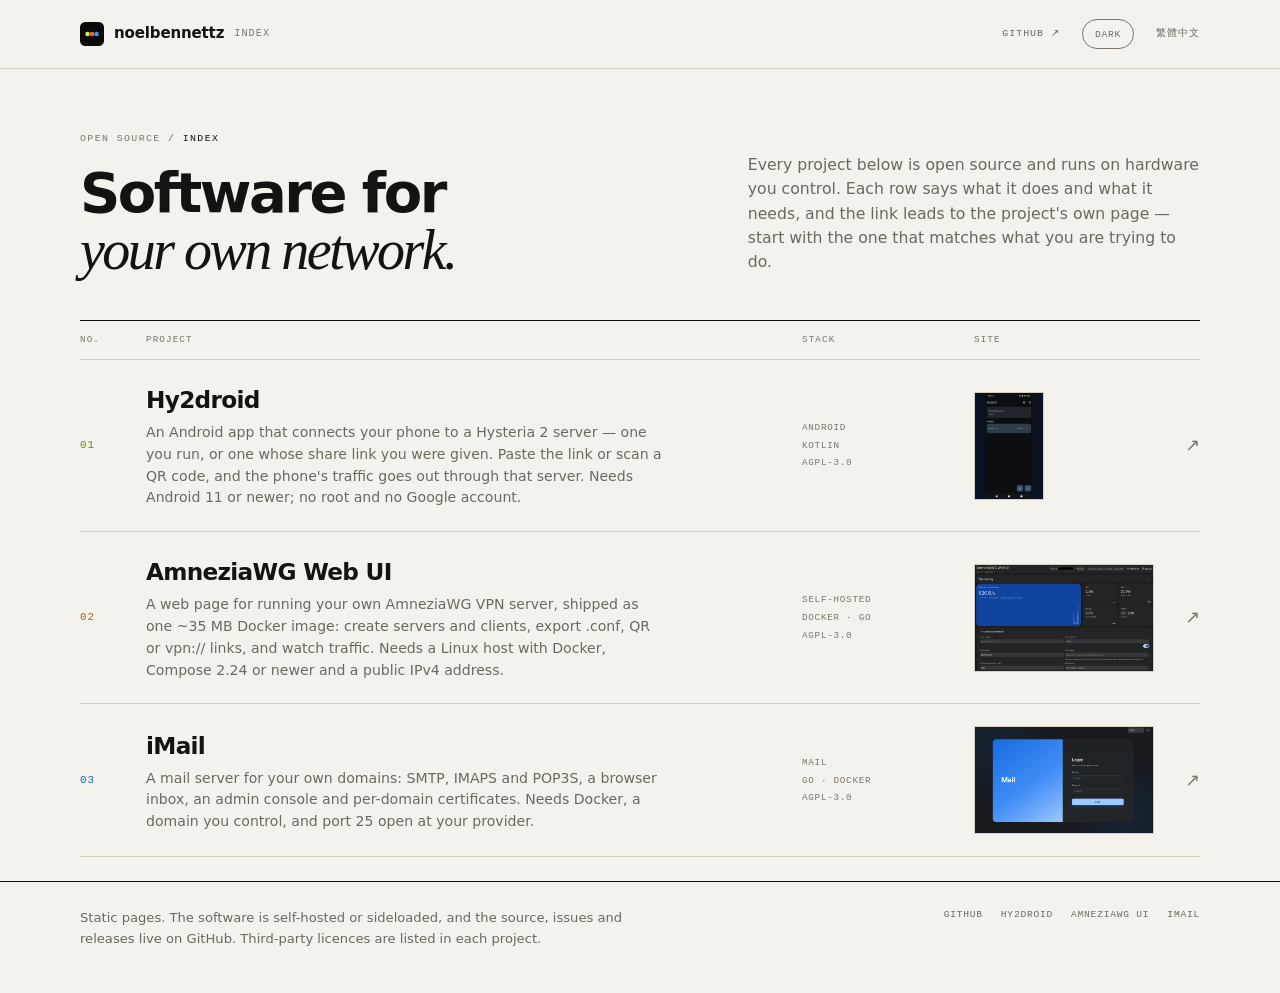
==== docs/index.html @ 9fdd1c0c "Say what each project is for, not how it is built The three entries now describe the job in plain wo" ====
<!doctype html>
<html lang="en">
<head>
<meta charset="utf-8">
<meta name="viewport" content="width=device-width, initial-scale=1">
<title>noelbennettz — open-source network software</title>
<meta name="description" content="An index of open-source projects: Hy2droid (Hysteria 2 for Android), AmneziaWG Web UI (self-hosted Docker panel) and iMail (mail server for your own domains).">
<meta name="theme-color" content="#f4f2ec" media="(prefers-color-scheme: light)">
<meta name="theme-color" content="#0e0e10" media="(prefers-color-scheme: dark)">
<meta name="color-scheme" content="light dark">
<link rel="alternate" hreflang="zh-Hant" href="zh.html">
<link rel="canonical" href="https://noelbennettz.github.io/">
<link rel="icon" href="assets/favicon.svg" type="image/svg+xml">
<script>
(function () {
  var root = document.documentElement;
  try {
    var saved = localStorage.getItem("theme");
    root.dataset.theme = saved ||
      (window.matchMedia("(prefers-color-scheme: dark)").matches ? "dark" : "light");
  } catch (e) { root.dataset.theme = "light"; }
  document.addEventListener("DOMContentLoaded", function () {
    var btn = document.querySelector(".theme-toggle");
    if (!btn) return;
    function render() {
      var dark = root.dataset.theme === "dark";
      btn.textContent = dark ? "Light" : "Dark";
      btn.setAttribute("aria-label", dark ? "Switch to light mode" : "Switch to dark mode");
      btn.setAttribute("aria-pressed", dark ? "true" : "false");
    }
    btn.addEventListener("click", function () {
      root.dataset.theme = root.dataset.theme === "dark" ? "light" : "dark";
      try { localStorage.setItem("theme", root.dataset.theme); } catch (e) {}
      render();
    });
    render();
  });
})();
</script>
<link rel="stylesheet" href="style.css">
<meta property="og:type" content="website">
<meta property="og:title" content="noelbennettz — open-source network software">
<meta property="og:description" content="An Android Hysteria 2 client, a self-hosted AmneziaWG panel and a mail server for your own domains.">
<meta property="og:url" content="https://noelbennettz.github.io/">
<meta property="og:image" content="https://noelbennettz.github.io/assets/og.png">
<meta name="twitter:card" content="summary_large_image">
</head>
<body>
<a class="skip" href="#main">Skip to content</a>

<header class="site-header">
  <div class="container">
    <a class="brand" href="./">
      <img src="assets/favicon.svg" alt="" width="24" height="24">
      noelbennettz <span>Index</span>
    </a>
    <nav class="nav" aria-label="Main">
      <a href="https://github.com/noelbennettz">GitHub ↗</a>
      <button class="theme-toggle" type="button" aria-pressed="false">Dark</button>
      <a href="zh.html" hreflang="zh-Hant" lang="zh-Hant">繁體中文</a>
    </nav>
  </div>
</header>

<main id="main">

<section class="intro container">
  <div>
    <p class="kicker">Open source / <b>index</b></p>
    <h1>Software for<br><em>your own network.</em></h1>
  </div>
  <p class="lede">
    Every project below is open source and runs on hardware you control. Each
    row says what it does and what it needs, and the link leads to the project's
    own page — start with the one that matches what you are trying to do.
  </p>
</section>

<section class="list container" aria-label="Projects">
  <div class="list-head">
    <span>No.</span>
    <span>Project</span>
    <span>Stack</span>
    <span>Site</span>
    <span></span>
  </div>

  <a class="entry hy2" href="https://noelbennettz.github.io/Hy2droid/">
    <span class="num">01</span>
    <span class="copy">
      <h2>Hy2droid</h2>
      <p>An Android app that connects your phone to a Hysteria 2 server — one you run, or one whose share link you were given. Paste the link or scan a QR code, and the phone's traffic goes out through that server. Needs Android 11 or newer; no root and no Google account.</p>
    </span>
    <span class="stack">Android<br>Kotlin<br>AGPL-3.0</span>
    <span class="shot portrait"><img class="pos-phone" src="assets/shot-hy2droid.png" alt="Hy2droid home screen" width="70" height="108" loading="lazy"></span>
    <span class="arrow" aria-hidden="true">↗</span>
  </a>

  <a class="entry amnezia" href="https://noelbennettz.github.io/amneziawg-ui/">
    <span class="num">02</span>
    <span class="copy">
      <h2>AmneziaWG Web UI</h2>
      <p>A web page for running your own AmneziaWG VPN server, shipped as one ~35 MB Docker image: create servers and clients, export .conf, QR or vpn:// links, and watch traffic. Needs a Linux host with Docker, Compose 2.24 or newer and a public IPv4 address.</p>
    </span>
    <span class="stack">Self-hosted<br>Docker · Go<br>AGPL-3.0</span>
    <span class="shot"><img class="pos-dash" src="assets/shot-amneziawg.png" alt="AmneziaWG Web UI dashboard" width="180" height="108" loading="lazy"></span>
    <span class="arrow" aria-hidden="true">↗</span>
  </a>

  <a class="entry imail" href="https://noelbennettz.github.io/imail/">
    <span class="num">03</span>
    <span class="copy">
      <h2>iMail</h2>
      <p>A mail server for your own domains: SMTP, IMAPS and POP3S, a browser inbox, an admin console and per-domain certificates. Needs Docker, a domain you control, and port 25 open at your provider.</p>
    </span>
    <span class="stack">Mail<br>Go · Docker<br>AGPL-3.0</span>
    <span class="shot"><img class="pos-login" src="assets/shot-imail.png" alt="iMail sign-in page" width="180" height="108" loading="lazy"></span>
    <span class="arrow" aria-hidden="true">↗</span>
  </a>
</section>

</main>

<footer class="site-footer">
  <div class="container">
    <p>
      Static pages. The software is self-hosted or sideloaded, and the source,
      issues and releases live on GitHub. Third-party licences are listed in
      each project.
    </p>
    <nav aria-label="Footer">
      <a href="https://github.com/noelbennettz">GitHub</a>
      <a href="https://github.com/noelbennettz/Hy2droid">Hy2droid</a>
      <a href="https://github.com/noelbennettz/amneziawg-ui">AmneziaWG UI</a>
      <a href="https://github.com/noelbennettz/imail">iMail</a>
    </nav>
  </div>
</footer>
</body>
</html>
---- docs/style.css ----
/* noelbennettz.github.io — a paper index of the projects. */

:root {
  color-scheme: light;
  --paper: #f4f2ec;
  --paper-2: #ece7db;
  --ink: #141311;
  --muted: #6d685e;
  --dim: #7c766a;
  --rule: #d7d0c1;
  --max: 1120px;
  --sans: ui-sans-serif, system-ui, -apple-system, "Segoe UI", Roboto,
    "Helvetica Neue", Arial, "Noto Sans", "Noto Sans TC", sans-serif;
  --serif: "Iowan Old Style", "Palatino Linotype", Palatino, Georgia,
    "Noto Serif TC", serif;
  --mono: ui-monospace, SFMono-Regular, "SF Mono", Menlo, Consolas,
    "Liberation Mono", monospace;
}

:root[data-theme="dark"] {
  color-scheme: dark;
  --paper: #0e0e10;
  --paper-2: #18181c;
  --ink: #ece9e1;
  --muted: #9b978e;
  --dim: #8a8780;
  --rule: #2c2c31;
}

.entry.hy2 { --accent: #5f8f00; }
.entry.amnezia { --accent: #c25a00; }
.entry.imail { --accent: #1f5fd0; }
:root[data-theme="dark"] .entry.hy2 { --accent: #b6e34a; }
:root[data-theme="dark"] .entry.amnezia { --accent: #ff9a4d; }
:root[data-theme="dark"] .entry.imail { --accent: #7aa7ff; }


* { box-sizing: border-box; }
html { scroll-behavior: smooth; }

@media (prefers-reduced-motion: reduce) {
  html { scroll-behavior: auto; }
  * { animation: none !important; transition: none !important; }
}

body {
  margin: 0;
  background: var(--paper);
  color: var(--ink);
  font-family: var(--sans);
  font-size: 16px;
  line-height: 1.55;
  -webkit-font-smoothing: antialiased;
}

a { color: var(--ink); text-decoration: none; }
img { max-width: 100%; display: block; }

.container {
  width: min(100% - 48px, var(--max));
  margin-inline: auto;
}

.skip {
  position: absolute;
  left: -9999px;
  top: 0;
  z-index: 100;
  padding: 10px 16px;
  background: var(--ink);
  color: var(--paper);
}
.skip:focus { left: 0; }

/* Header */

.site-header { border-bottom: 1px solid var(--rule); }
.site-header .container {
  display: flex;
  align-items: center;
  justify-content: space-between;
  gap: 24px;
  min-height: 68px;
}
.brand {
  display: flex;
  align-items: center;
  gap: 10px;
  font-size: 0.94rem;
  font-weight: 700;
  letter-spacing: -0.01em;
}
.brand img { width: 24px; height: 24px; }
.brand span {
  color: var(--dim);
  font-family: var(--mono);
  font-size: 0.64rem;
  font-weight: 400;
  letter-spacing: 0.1em;
  text-transform: uppercase;
}
.nav {
  display: flex;
  align-items: center;
  gap: 22px;
  font-family: var(--mono);
  font-size: 0.62rem;
  letter-spacing: 0.1em;
  text-transform: uppercase;
}
.nav a { color: var(--muted); }
.nav a:hover { color: var(--ink); }
.theme-toggle {
  min-height: 30px;
  padding: 6px 12px;
  border: 1px solid var(--dim);
  border-radius: 999px;
  background: none;
  color: var(--muted);
  font-family: var(--mono);
  font-size: 0.6rem;
  letter-spacing: 0.08em;
  text-transform: uppercase;
  cursor: pointer;
}
.theme-toggle:hover { color: var(--ink); border-color: var(--ink); }
:root[data-theme="dark"] .theme-toggle { border-color: #5a5a64; }

/* Intro */

.intro {
  display: grid;
  grid-template-columns: 1.15fr 0.85fr;
  gap: 56px;
  align-items: end;
  padding: 62px 0 40px;
}
.kicker {
  margin: 0 0 18px;
  font-family: var(--mono);
  font-size: 0.62rem;
  letter-spacing: 0.14em;
  text-transform: uppercase;
  color: var(--dim);
}
.kicker b { color: var(--ink); font-weight: 500; }
h1 {
  margin: 0;
  max-width: 700px;
  font-size: clamp(2.3rem, 4.6vw, 3.5rem);
  font-weight: 600;
  line-height: 1.02;
  letter-spacing: -0.045em;
}
h1 em {
  font-family: var(--serif);
  font-style: italic;
  font-weight: 400;
}
.lede {
  margin: 0;
  padding-bottom: 5px;
  color: var(--muted);
  font-size: 0.98rem;
}

@media (max-width: 820px) {
  .intro { grid-template-columns: 1fr; gap: 20px; padding-top: 44px; }
}

/* Index table */

.list { padding-bottom: 24px; }
.list-head,
.entry {
  display: grid;
  grid-template-columns: 44px 1fr 150px 180px 24px;
  gap: 22px;
  align-items: center;
}
.list-head {
  padding: 12px 0;
  border-top: 1px solid var(--ink);
  border-bottom: 1px solid var(--rule);
  font-family: var(--mono);
  font-size: 0.58rem;
  letter-spacing: 0.12em;
  text-transform: uppercase;
  color: var(--dim);
}
.entry {
  position: relative;
  padding: 22px 0;
  border-bottom: 1px solid var(--rule);
}
.entry::before {
  content: "";
  position: absolute;
  inset: 0;
  background: var(--paper-2);
  opacity: 0;
  transition: opacity 0.15s ease;
  pointer-events: none;
}
.entry:hover::before { opacity: 1; }
.entry > * { position: relative; }

.num {
  font-family: var(--mono);
  font-size: 0.68rem;
  letter-spacing: 0.08em;
  color: var(--accent);
}
.copy h2 {
  margin: 0 0 4px;
  font-size: 1.45rem;
  font-weight: 600;
  letter-spacing: -0.03em;
}
.copy p {
  margin: 0;
  max-width: 520px;
  color: var(--muted);
  font-size: 0.88rem;
}
.stack {
  font-family: var(--mono);
  font-size: 0.58rem;
  line-height: 1.9;
  letter-spacing: 0.08em;
  text-transform: uppercase;
  color: var(--dim);
}
.shot {
  width: 180px;
  height: 108px;
  border: 1px solid var(--rule);
  background: #0b1220;
  overflow: hidden;
  transition: border-color 0.15s ease;
}
.shot.portrait {
  width: 70px;
  height: 108px;
  justify-self: start;
  background: #0b1220;
}
:root[data-theme="dark"] .shot { border-color: #3f3f46; }
.shot img {
  width: 100%;
  height: 100%;
  object-fit: cover;
  object-position: top center;
  transition: transform 0.2s ease;
}
.shot.portrait img { object-fit: contain; }
.entry:hover .shot { border-color: var(--accent); }
.entry:hover .shot img { transform: scale(1.025); }
.shot img.pos-phone { object-position: center 22%; }
.shot img.pos-dash { object-position: center 40%; }
.shot img.pos-login { object-position: center 50%; }
.arrow {
  justify-self: end;
  color: var(--dim);
  font-size: 1.1rem;
  transition: color 0.15s ease, transform 0.15s ease;
}
.entry:hover .arrow {
  color: var(--accent);
  transform: translate(3px, -3px);
}

/* Footer */

.site-footer {
  border-top: 1px solid var(--ink);
  padding: 26px 0 44px;
  color: var(--muted);
  font-size: 0.82rem;
}
.site-footer .container {
  display: flex;
  flex-wrap: wrap;
  align-items: flex-start;
  justify-content: space-between;
  gap: 16px 40px;
}
.site-footer p { margin: 0; max-width: 560px; }
.site-footer nav { display: flex; flex-wrap: wrap; gap: 18px; }
.site-footer a {
  color: var(--muted);
  font-family: var(--mono);
  font-size: 0.6rem;
  letter-spacing: 0.08em;
  text-transform: uppercase;
}
.site-footer a:hover { color: var(--ink); }

.visually-hidden {
  position: absolute;
  width: 1px;
  height: 1px;
  padding: 0;
  margin: -1px;
  overflow: hidden;
  clip: rect(0 0 0 0);
  white-space: nowrap;
  border: 0;
}

@media (max-width: 1020px) {
  .list-head, .entry { grid-template-columns: 36px 1fr 160px 22px; }
  .stack { display: none; }
  .shot { width: 160px; height: 96px; }
}
@media (max-width: 760px) {
  .list-head, .entry { grid-template-columns: 28px 1fr 120px 20px; gap: 14px; }
  .shot { width: 120px; height: 76px; }
  .shot.portrait { width: 54px; height: 76px; }
  .copy h2 { font-size: 1.25rem; }
  .copy p { font-size: 0.84rem; }
  .site-footer .container { display: block; }
  .site-footer nav { margin-top: 16px; }
}
@media (max-width: 520px) {
  .container { width: min(100% - 32px, var(--max)); }
  .brand span { display: none; }
  .list-head { display: none; }
  .entry {
    grid-template-columns: 24px 1fr 60px 18px;
    gap: 10px;
    padding: 18px 0;
    align-items: start;
  }
  .num { padding-top: 3px; }
  .arrow { padding-top: 1px; }
  .shot { width: 60px; height: 40px; }
  .shot.portrait { width: 44px; height: 64px; }
  .copy h2 { font-size: 1.1rem; }
  .copy p { display: block; font-size: 0.78rem; line-height: 1.45; }
  h1 { font-size: clamp(2rem, 10vw, 2.6rem); }
}
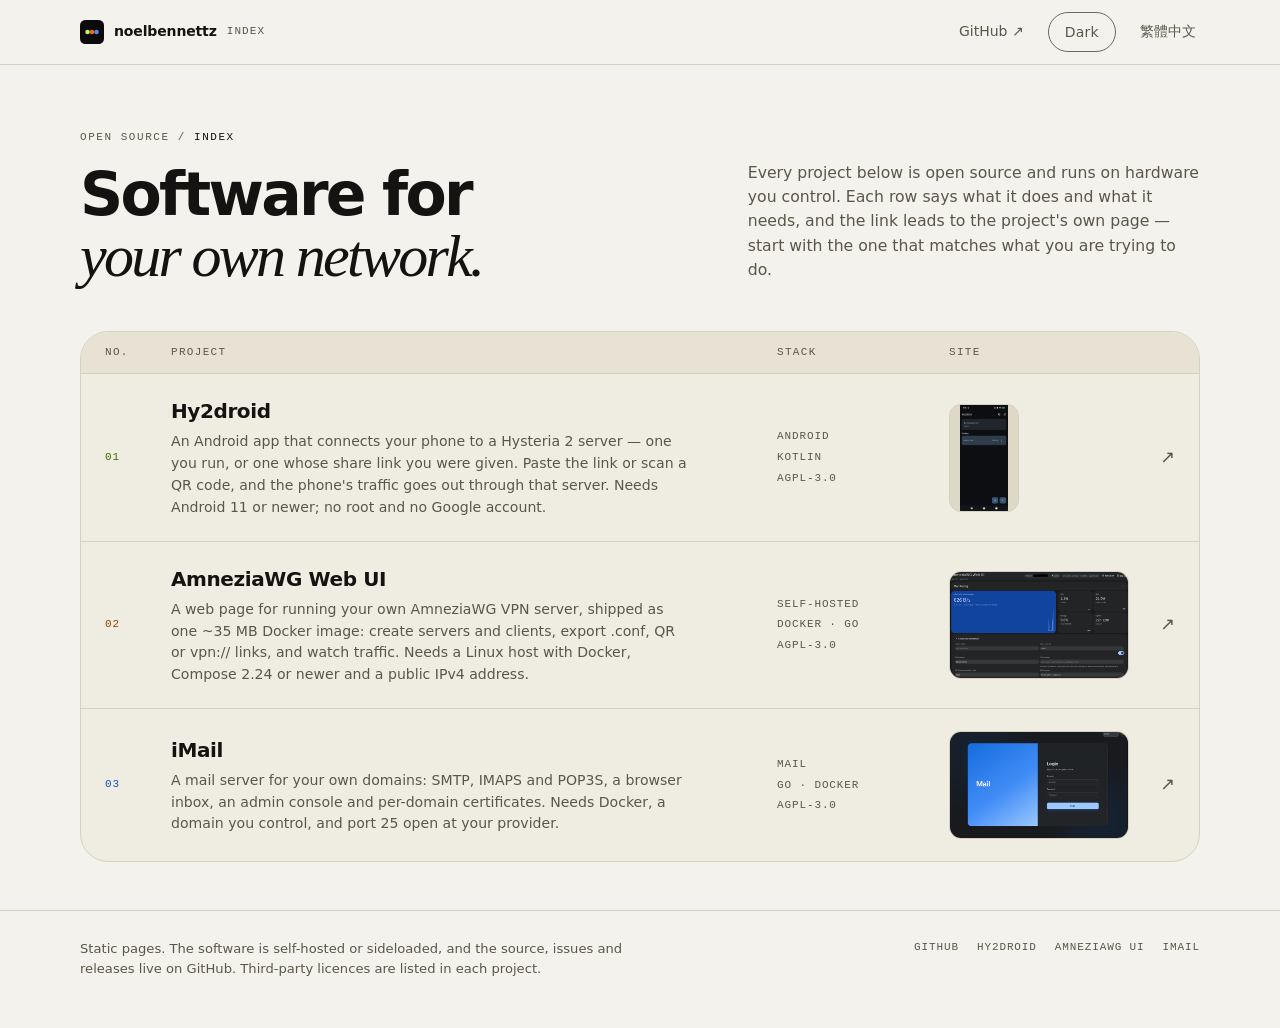
==== commit 8590d90e: "Move all four pages onto one Material 3 contract The four sites had four independent designs and fou" ====
--- a/docs/index.html
+++ b/docs/index.html
@@ -11,32 +11,8 @@
 <link rel="alternate" hreflang="zh-Hant" href="zh.html">
 <link rel="canonical" href="https://noelbennettz.github.io/">
 <link rel="icon" href="assets/favicon.svg" type="image/svg+xml">
-<script>
-(function () {
-  var root = document.documentElement;
-  try {
-    var saved = localStorage.getItem("theme");
-    root.dataset.theme = saved ||
-      (window.matchMedia("(prefers-color-scheme: dark)").matches ? "dark" : "light");
-  } catch (e) { root.dataset.theme = "light"; }
-  document.addEventListener("DOMContentLoaded", function () {
-    var btn = document.querySelector(".theme-toggle");
-    if (!btn) return;
-    function render() {
-      var dark = root.dataset.theme === "dark";
-      btn.textContent = dark ? "Light" : "Dark";
-      btn.setAttribute("aria-label", dark ? "Switch to light mode" : "Switch to dark mode");
-      btn.setAttribute("aria-pressed", dark ? "true" : "false");
-    }
-    btn.addEventListener("click", function () {
-      root.dataset.theme = root.dataset.theme === "dark" ? "light" : "dark";
-      try { localStorage.setItem("theme", root.dataset.theme); } catch (e) {}
-      render();
-    });
-    render();
-  });
-})();
-</script>
+<script src="theme.js"></script>
+<link rel="stylesheet" href="m3.css">
 <link rel="stylesheet" href="style.css">
 <meta property="og:type" content="website">
 <meta property="og:title" content="noelbennettz — open-source network software">
--- a/docs/m3.css
+++ b/docs/m3.css
@@ -0,0 +1,231 @@
+/* m3.css — the shared Material 3 contract for every page on this domain.
+
+   One system, four looks. The tokens below name the roles — colour, shape,
+   state layer, motion, elevation, type — and each page supplies its own seed
+   colour, its own fonts and one signature element.
+
+   Layout of the file: tokens and base rules sit inside @layer, so any rule a
+   page writes (unlayered) always wins. The components at the bottom are
+   unlayered on purpose: a page's `a { color: … }` must not be able to repaint
+   a filled button, and a page that really wants to change a component adds a
+   later rule of its own.
+
+   Shape steps are fixed: none 0, xs 4, sm 8, md 12, lg 16, xl 28, full 999.
+   A page chooses which steps it uses (iMail sits at the small end for its
+   print look, Hy2droid in the middle) but never invents a radius.
+   State layers are one set of opacities for every page: hover 8, focus 10,
+   pressed 12. Contrast of every colour pair is checked by
+   scripts/check-contrast.py. */
+
+@layer m3.tokens, m3.base;
+
+@layer m3.tokens {
+  :root {
+    /* Shape */
+    --md-sys-shape-none: 0px;
+    --md-sys-shape-xs: 4px;
+    --md-sys-shape-sm: 8px;
+    --md-sys-shape-md: 12px;
+    --md-sys-shape-lg: 16px;
+    --md-sys-shape-xl: 28px;
+    --md-sys-shape-full: 999px;
+
+    /* State layers */
+    --md-sys-state-hover: 0.08;
+    --md-sys-state-focus: 0.10;
+    --md-sys-state-pressed: 0.12;
+
+    /* Motion */
+    --md-sys-motion-short: 150ms;
+    --md-sys-motion-medium: 250ms;
+    --md-sys-motion-long: 400ms;
+    --md-sys-easing-standard: cubic-bezier(0.2, 0, 0, 1);
+    --md-sys-easing-emphasized: cubic-bezier(0.05, 0.7, 0.1, 1);
+
+    /* Elevation (levels 0-3; higher levels also mean a tonal surface step) */
+    --md-sys-elevation-1: 0 1px 2px rgba(0, 0, 0, 0.16),
+      0 1px 3px 1px rgba(0, 0, 0, 0.08);
+    --md-sys-elevation-2: 0 1px 2px rgba(0, 0, 0, 0.16),
+      0 2px 6px 2px rgba(0, 0, 0, 0.1);
+    --md-sys-elevation-3: 0 4px 8px 3px rgba(0, 0, 0, 0.12),
+      0 1px 3px rgba(0, 0, 0, 0.18);
+
+    /* Type scale. Sizes only: each page keeps its own family, weight and
+       tracking, which is where most of its character lives. */
+    --md-sys-type-display-size: clamp(2.5rem, 5vw, 3.75rem);
+    --md-sys-type-headline-size: clamp(1.75rem, 3.2vw, 2.5rem);
+    --md-sys-type-title-size: 1.25rem;
+    --md-sys-type-body-size: 1rem;
+    --md-sys-type-label-lg-size: 0.875rem;
+    --md-sys-type-label-md-size: 0.75rem;
+    --md-sys-type-label-sm-size: 0.6875rem;
+
+    /* Colour roles — a fallback palette in case a page forgets to seed one.
+       Pages override these in their own :root, which is unlayered. */
+    --md-sys-color-primary: #3f5a00;
+    --md-sys-color-on-primary: #ffffff;
+    --md-sys-color-primary-container: #dfe8c8;
+    --md-sys-color-on-primary-container: #1b2600;
+    --md-sys-color-tertiary: #1f5fd0;
+    --md-sys-color-on-tertiary: #ffffff;
+    --md-sys-color-surface: #f4f2ec;
+    --md-sys-color-surface-container-low: #efece2;
+    --md-sys-color-surface-container: #e9e5d9;
+    --md-sys-color-surface-container-high: #e3ded0;
+    --md-sys-color-on-surface: #141311;
+    --md-sys-color-on-surface-variant: #5b5649;
+    --md-sys-color-outline: #6d685e;
+    --md-sys-color-outline-variant: #d7d0c1;
+    --md-sys-color-error: #b3261e;
+    --md-sys-color-on-error: #ffffff;
+  }
+  :root[data-theme="dark"] {
+    --md-sys-color-primary: #c3dd8e;
+    --md-sys-color-on-primary: #1b2600;
+    --md-sys-color-primary-container: #3f5a00;
+    --md-sys-color-on-primary-container: #dfe8c8;
+    --md-sys-color-tertiary: #a8c7ff;
+    --md-sys-color-on-tertiary: #002f6c;
+    --md-sys-color-surface: #0e0e10;
+    --md-sys-color-surface-container-low: #16161a;
+    --md-sys-color-surface-container: #1c1c21;
+    --md-sys-color-surface-container-high: #232329;
+    --md-sys-color-on-surface: #ece9e1;
+    --md-sys-color-on-surface-variant: #a8a49a;
+    --md-sys-color-outline: #8a8780;
+    --md-sys-color-outline-variant: #2c2c31;
+    --md-sys-color-error: #ffb4ab;
+    --md-sys-color-on-error: #690005;
+  }
+}
+
+@layer m3.base {
+  * { box-sizing: border-box; }
+
+  /* The one motion rule every page shares: honour the system setting. */
+  @media (prefers-reduced-motion: reduce) {
+    *,
+    *::before,
+    *::after {
+      animation-duration: 0.001ms !important;
+      animation-iteration-count: 1 !important;
+      transition-duration: 0.001ms !important;
+      scroll-behavior: auto !important;
+    }
+  }
+
+  /* Focus was missing on all four pages. The ring is the primary role, so it
+     changes with the seed instead of being a fixed blue. */
+  :where(a[href], button, summary, [tabindex]):focus-visible {
+    outline: 3px solid var(--md-sys-color-primary);
+    outline-offset: 2px;
+    border-radius: var(--md-sys-shape-xs);
+  }
+
+  .skip {
+    position: absolute;
+    left: -9999px;
+    top: 0;
+    z-index: 100;
+    padding: 12px 20px;
+    border-radius: 0 0 var(--md-sys-shape-sm) 0;
+    background: var(--md-sys-color-primary);
+    color: var(--md-sys-color-on-primary);
+    font-size: var(--md-sys-type-label-lg-size);
+    font-weight: 600;
+    text-decoration: none;
+  }
+  .skip:focus { left: 0; }
+}
+
+
+/* Components are deliberately unlayered: a page rule such as
+   `a { color: … }` must not be able to repaint a filled button, and a page
+   that wants to override a component should do it by adding a later rule. */
+
+/* One theme control for the whole domain: an outlined M3 button sized for a
+   top app bar. Label and aria state come from theme.js. */
+.theme-toggle {
+  display: inline-flex;
+  align-items: center;
+  justify-content: center;
+  flex-shrink: 0;
+  min-height: 40px;
+  padding: 0 16px;
+  border: 1px solid var(--md-sys-color-outline);
+  border-radius: var(--md-sys-shape-full);
+  background: transparent;
+  color: var(--md-sys-color-on-surface-variant);
+  font-family: inherit;
+  font-size: var(--md-sys-type-label-lg-size);
+  font-weight: 500;
+  letter-spacing: 0.02em;
+  cursor: pointer;
+  transition: background-color var(--md-sys-motion-short) var(--md-sys-easing-standard),
+    border-color var(--md-sys-motion-short) var(--md-sys-easing-standard),
+    color var(--md-sys-motion-short) var(--md-sys-easing-standard);
+}
+.theme-toggle:hover {
+  background-color: color-mix(in srgb, var(--md-sys-color-primary) 8%, transparent);
+  border-color: var(--md-sys-color-primary);
+  color: var(--md-sys-color-on-surface);
+}
+.theme-toggle:active {
+  background-color: color-mix(in srgb, var(--md-sys-color-primary) 12%, transparent);
+}
+
+/* Buttons: shared structure and colour roles. Pages keep their own family,
+   weight and tracking on top — that is the signature, not the box. */
+.btn {
+  display: inline-flex;
+  align-items: center;
+  justify-content: center;
+  gap: 8px;
+  flex: 0 0 auto;
+  min-height: 40px;
+  padding: 0 24px;
+  border: 1px solid transparent;
+  border-radius: var(--md-sys-shape-full);
+  background: transparent;
+  color: var(--md-sys-color-on-surface);
+  font-size: var(--md-sys-type-label-lg-size);
+  font-weight: 500;
+  line-height: 1;
+  white-space: nowrap;
+  text-decoration: none;
+  cursor: pointer;
+  transition: background-color var(--md-sys-motion-short) var(--md-sys-easing-standard),
+    border-color var(--md-sys-motion-short) var(--md-sys-easing-standard),
+    color var(--md-sys-motion-short) var(--md-sys-easing-standard);
+}
+.btn:hover { text-decoration: none; }
+
+/* Filled: the primary action of a page. */
+.btn-primary {
+  background: var(--md-sys-color-primary);
+  border-color: var(--md-sys-color-primary);
+  color: var(--md-sys-color-on-primary);
+}
+.btn-primary:hover {
+  background: color-mix(in srgb, var(--md-sys-color-primary) 92%,
+    var(--md-sys-color-on-primary));
+  border-color: transparent;
+  color: var(--md-sys-color-on-primary);
+}
+.btn-primary:active {
+  background: color-mix(in srgb, var(--md-sys-color-primary) 88%,
+    var(--md-sys-color-on-primary));
+}
+
+/* Outlined: the secondary action. */
+.btn:not(.btn-primary) {
+  border-color: var(--md-sys-color-outline);
+  color: var(--md-sys-color-on-surface);
+}
+.btn:not(.btn-primary):hover {
+  background-color: color-mix(in srgb, var(--md-sys-color-primary) 8%, transparent);
+  border-color: var(--md-sys-color-primary);
+  color: var(--md-sys-color-on-surface);
+}
+
+.btn svg { width: 18px; height: 18px; flex-shrink: 0; }
--- a/docs/style.css
+++ b/docs/style.css
@@ -1,59 +1,83 @@
-/* noelbennettz.github.io — a paper index of the projects. */
+/* noelbennettz.github.io — the index of the projects, and the specimen page
+   for the shared M3 contract in m3.css. Roles come from there; this file only
+   seeds them (warm paper, ink primary) and lays the index out.
+
+   Signature: an editorial paper index. No elevation, a serif for the
+   emphasised half of the title, and each row runs on its project's own colour
+   in the primary role. */
 
 :root {
   color-scheme: light;
-  --paper: #f4f2ec;
-  --paper-2: #ece7db;
-  --ink: #141311;
-  --muted: #6d685e;
-  --dim: #7c766a;
-  --rule: #d7d0c1;
+
+  --md-sys-color-primary: #141311;
+  --md-sys-color-on-primary: #f6f3ea;
+  --md-sys-color-primary-container: #e3ded0;
+  --md-sys-color-on-primary-container: #141311;
+  --md-sys-color-surface: #f4f2ec;
+  --md-sys-color-surface-container-low: #efece2;
+  --md-sys-color-surface-container: #e7e2d4;
+  --md-sys-color-surface-container-high: #ded8c7;
+  --md-sys-color-on-surface: #141311;
+  --md-sys-color-on-surface-variant: #5b5649;
+  --md-sys-color-outline: #6d685e;
+  --md-sys-color-outline-variant: #d7d0c1;
+
+  /* Old names are aliases of the roles, so nothing below had to be rewritten. */
+  --paper: var(--md-sys-color-surface);
+  --paper-2: var(--md-sys-color-surface-container-low);
+  --ink: var(--md-sys-color-on-surface);
+  --muted: var(--md-sys-color-on-surface-variant);
+  --dim: var(--md-sys-color-on-surface-variant);
+  --rule: var(--md-sys-color-outline-variant);
+
   --max: 1120px;
   --sans: ui-sans-serif, system-ui, -apple-system, "Segoe UI", Roboto,
     "Helvetica Neue", Arial, "Noto Sans", "Noto Sans TC", sans-serif;
   --serif: "Iowan Old Style", "Palatino Linotype", Palatino, Georgia,
-    "Noto Serif TC", serif;
+    "Noto Serif TC", "Noto Sans TC", serif;
   --mono: ui-monospace, SFMono-Regular, "SF Mono", Menlo, Consolas,
     "Liberation Mono", monospace;
 }
 
 :root[data-theme="dark"] {
   color-scheme: dark;
-  --paper: #0e0e10;
-  --paper-2: #18181c;
-  --ink: #ece9e1;
-  --muted: #9b978e;
-  --dim: #8a8780;
-  --rule: #2c2c31;
-}
-
-.entry.hy2 { --accent: #5f8f00; }
-.entry.amnezia { --accent: #c25a00; }
-.entry.imail { --accent: #1f5fd0; }
-:root[data-theme="dark"] .entry.hy2 { --accent: #b6e34a; }
-:root[data-theme="dark"] .entry.amnezia { --accent: #ff9a4d; }
-:root[data-theme="dark"] .entry.imail { --accent: #7aa7ff; }
-
-
-* { box-sizing: border-box; }
+
+  --md-sys-color-primary: #ece9e1;
+  --md-sys-color-on-primary: #141311;
+  --md-sys-color-primary-container: #2c2c31;
+  --md-sys-color-on-primary-container: #ece9e1;
+  --md-sys-color-surface: #0e0e10;
+  --md-sys-color-surface-container-low: #16161a;
+  --md-sys-color-surface-container: #1c1c21;
+  --md-sys-color-surface-container-high: #232329;
+  --md-sys-color-on-surface: #ece9e1;
+  --md-sys-color-on-surface-variant: #a8a49a;
+  --md-sys-color-outline: #8a8780;
+  --md-sys-color-outline-variant: #2c2c31;
+}
+
+/* The index is neutral; every project is a primary colour. The role is scoped
+   to the row, so the number, the focus ring and the hover state follow it. */
+.entry.hy2 { --md-sys-color-primary: #456b00; --accent: var(--md-sys-color-primary); }
+.entry.amnezia { --md-sys-color-primary: #9a4300; --accent: var(--md-sys-color-primary); }
+.entry.imail { --md-sys-color-primary: #1a52b8; --accent: var(--md-sys-color-primary); }
+:root[data-theme="dark"] .entry.hy2 { --md-sys-color-primary: #b6e34a; }
+:root[data-theme="dark"] .entry.amnezia { --md-sys-color-primary: #ff9a4d; }
+:root[data-theme="dark"] .entry.imail { --md-sys-color-primary: #7aa7ff; }
+
 html { scroll-behavior: smooth; }
-
-@media (prefers-reduced-motion: reduce) {
-  html { scroll-behavior: auto; }
-  * { animation: none !important; transition: none !important; }
-}
 
 body {
   margin: 0;
-  background: var(--paper);
-  color: var(--ink);
+  background: var(--md-sys-color-surface);
+  color: var(--md-sys-color-on-surface);
   font-family: var(--sans);
-  font-size: 16px;
+  font-size: var(--md-sys-type-body-size);
   line-height: 1.55;
   -webkit-font-smoothing: antialiased;
 }
 
-a { color: var(--ink); text-decoration: none; }
+a { color: inherit; text-decoration: none; }
 img { max-width: 100%; display: block; }
 
 .container {
@@ -61,40 +85,36 @@
   margin-inline: auto;
 }
 
-.skip {
-  position: absolute;
-  left: -9999px;
+/* Top app bar */
+
+.site-header {
+  position: sticky;
   top: 0;
-  z-index: 100;
-  padding: 10px 16px;
-  background: var(--ink);
-  color: var(--paper);
-}
-.skip:focus { left: 0; }
-
-/* Header */
-
-.site-header { border-bottom: 1px solid var(--rule); }
+  z-index: 50;
+  background: color-mix(in srgb, var(--md-sys-color-surface) 92%, transparent);
+  backdrop-filter: blur(12px);
+  border-bottom: 1px solid var(--md-sys-color-outline-variant);
+}
 .site-header .container {
   display: flex;
   align-items: center;
   justify-content: space-between;
   gap: 24px;
-  min-height: 68px;
+  min-height: 64px;
 }
 .brand {
   display: flex;
   align-items: center;
   gap: 10px;
-  font-size: 0.94rem;
-  font-weight: 700;
+  font-size: var(--md-sys-type-label-lg-size);
+  font-weight: 600;
   letter-spacing: -0.01em;
 }
 .brand img { width: 24px; height: 24px; }
 .brand span {
-  color: var(--dim);
-  font-family: var(--mono);
-  font-size: 0.64rem;
+  color: var(--md-sys-color-on-surface-variant);
+  font-family: var(--mono);
+  font-size: var(--md-sys-type-label-sm-size);
   font-weight: 400;
   letter-spacing: 0.1em;
   text-transform: uppercase;
@@ -102,29 +122,16 @@
 .nav {
   display: flex;
   align-items: center;
-  gap: 22px;
-  font-family: var(--mono);
-  font-size: 0.62rem;
-  letter-spacing: 0.1em;
-  text-transform: uppercase;
-}
-.nav a { color: var(--muted); }
-.nav a:hover { color: var(--ink); }
-.theme-toggle {
-  min-height: 30px;
-  padding: 6px 12px;
-  border: 1px solid var(--dim);
-  border-radius: 999px;
-  background: none;
-  color: var(--muted);
-  font-family: var(--mono);
-  font-size: 0.6rem;
-  letter-spacing: 0.08em;
-  text-transform: uppercase;
-  cursor: pointer;
-}
-.theme-toggle:hover { color: var(--ink); border-color: var(--ink); }
-:root[data-theme="dark"] .theme-toggle { border-color: #5a5a64; }
+  gap: 20px;
+  font-size: var(--md-sys-type-label-lg-size);
+  font-weight: 500;
+}
+.nav a {
+  padding: 8px 4px;
+  color: var(--md-sys-color-on-surface-variant);
+  transition: color var(--md-sys-motion-short) var(--md-sys-easing-standard);
+}
+.nav a:hover { color: var(--md-sys-color-on-surface); }
 
 /* Intro */
 
@@ -133,21 +140,24 @@
   grid-template-columns: 1.15fr 0.85fr;
   gap: 56px;
   align-items: end;
-  padding: 62px 0 40px;
+  padding: 64px 0 44px;
 }
 .kicker {
   margin: 0 0 18px;
-  font-family: var(--mono);
-  font-size: 0.62rem;
+  color: var(--md-sys-color-on-surface-variant);
+  font-family: var(--mono);
+  font-size: var(--md-sys-type-label-sm-size);
   letter-spacing: 0.14em;
   text-transform: uppercase;
-  color: var(--dim);
-}
-.kicker b { color: var(--ink); font-weight: 500; }
+}
+.kicker b {
+  color: var(--md-sys-color-primary);
+  font-weight: 500;
+}
 h1 {
   margin: 0;
   max-width: 700px;
-  font-size: clamp(2.3rem, 4.6vw, 3.5rem);
+  font-size: var(--md-sys-type-display-size);
   font-weight: 600;
   line-height: 1.02;
   letter-spacing: -0.045em;
@@ -160,7 +170,7 @@
 .lede {
   margin: 0;
   padding-bottom: 5px;
-  color: var(--muted);
+  color: var(--md-sys-color-on-surface-variant);
   font-size: 0.98rem;
 }
 
@@ -168,90 +178,92 @@
   .intro { grid-template-columns: 1fr; gap: 20px; padding-top: 44px; }
 }
 
-/* Index table */
-
-.list { padding-bottom: 24px; }
+/* Index: one grouped M3 list. Rows are list items, not cards — the group is
+   the surface, and the hover state is the row's own colour. */
+
+.list {
+  margin-bottom: 48px;
+  border: 1px solid var(--md-sys-color-outline-variant);
+  border-radius: var(--md-sys-shape-xl);
+  background: var(--md-sys-color-surface-container-low);
+  overflow: hidden;
+}
 .list-head,
 .entry {
   display: grid;
   grid-template-columns: 44px 1fr 150px 180px 24px;
   gap: 22px;
   align-items: center;
+  padding-inline: 24px;
 }
 .list-head {
-  padding: 12px 0;
-  border-top: 1px solid var(--ink);
-  border-bottom: 1px solid var(--rule);
-  font-family: var(--mono);
-  font-size: 0.58rem;
+  padding-block: 12px;
+  border-bottom: 1px solid var(--md-sys-color-outline-variant);
+  background: var(--md-sys-color-surface-container);
+  color: var(--md-sys-color-on-surface-variant);
+  font-family: var(--mono);
+  font-size: var(--md-sys-type-label-sm-size);
   letter-spacing: 0.12em;
   text-transform: uppercase;
-  color: var(--dim);
 }
 .entry {
-  position: relative;
-  padding: 22px 0;
-  border-bottom: 1px solid var(--rule);
-}
-.entry::before {
-  content: "";
-  position: absolute;
-  inset: 0;
-  background: var(--paper-2);
-  opacity: 0;
-  transition: opacity 0.15s ease;
-  pointer-events: none;
-}
-.entry:hover::before { opacity: 1; }
-.entry > * { position: relative; }
+  padding-block: 22px;
+  transition: background-color var(--md-sys-motion-short) var(--md-sys-easing-standard);
+}
+.entry + .entry { border-top: 1px solid var(--md-sys-color-outline-variant); }
+.entry:hover {
+  background-color: color-mix(in srgb, var(--md-sys-color-primary) 8%, transparent);
+}
+.entry:active {
+  background-color: color-mix(in srgb, var(--md-sys-color-primary) 12%, transparent);
+}
 
 .num {
-  font-family: var(--mono);
-  font-size: 0.68rem;
+  color: var(--accent);
+  font-family: var(--mono);
+  font-size: var(--md-sys-type-label-sm-size);
   letter-spacing: 0.08em;
-  color: var(--accent);
 }
 .copy h2 {
   margin: 0 0 4px;
-  font-size: 1.45rem;
+  font-size: var(--md-sys-type-title-size);
   font-weight: 600;
-  letter-spacing: -0.03em;
+  letter-spacing: -0.02em;
 }
 .copy p {
   margin: 0;
   max-width: 520px;
-  color: var(--muted);
+  color: var(--md-sys-color-on-surface-variant);
   font-size: 0.88rem;
 }
 .stack {
-  font-family: var(--mono);
-  font-size: 0.58rem;
+  color: var(--md-sys-color-on-surface-variant);
+  font-family: var(--mono);
+  font-size: var(--md-sys-type-label-sm-size);
   line-height: 1.9;
   letter-spacing: 0.08em;
   text-transform: uppercase;
-  color: var(--dim);
 }
 .shot {
   width: 180px;
   height: 108px;
-  border: 1px solid var(--rule);
-  background: #0b1220;
+  border: 1px solid var(--md-sys-color-outline-variant);
+  border-radius: var(--md-sys-shape-md);
+  background: var(--md-sys-color-surface-container-high);
   overflow: hidden;
-  transition: border-color 0.15s ease;
+  transition: border-color var(--md-sys-motion-short) var(--md-sys-easing-standard);
 }
 .shot.portrait {
   width: 70px;
   height: 108px;
   justify-self: start;
-  background: #0b1220;
-}
-:root[data-theme="dark"] .shot { border-color: #3f3f46; }
+}
 .shot img {
   width: 100%;
   height: 100%;
   object-fit: cover;
   object-position: top center;
-  transition: transform 0.2s ease;
+  transition: transform var(--md-sys-motion-medium) var(--md-sys-easing-emphasized);
 }
 .shot.portrait img { object-fit: contain; }
 .entry:hover .shot { border-color: var(--accent); }
@@ -261,21 +273,23 @@
 .shot img.pos-login { object-position: center 50%; }
 .arrow {
   justify-self: end;
-  color: var(--dim);
+  color: var(--md-sys-color-on-surface-variant);
   font-size: 1.1rem;
-  transition: color 0.15s ease, transform 0.15s ease;
+  transition: color var(--md-sys-motion-short) var(--md-sys-easing-standard),
+    transform var(--md-sys-motion-short) var(--md-sys-easing-standard);
 }
 .entry:hover .arrow {
   color: var(--accent);
   transform: translate(3px, -3px);
 }
 
+
 /* Footer */
 
 .site-footer {
-  border-top: 1px solid var(--ink);
-  padding: 26px 0 44px;
-  color: var(--muted);
+  border-top: 1px solid var(--md-sys-color-outline-variant);
+  padding: 28px 0 48px;
+  color: var(--md-sys-color-on-surface-variant);
   font-size: 0.82rem;
 }
 .site-footer .container {
@@ -288,13 +302,14 @@
 .site-footer p { margin: 0; max-width: 560px; }
 .site-footer nav { display: flex; flex-wrap: wrap; gap: 18px; }
 .site-footer a {
-  color: var(--muted);
-  font-family: var(--mono);
-  font-size: 0.6rem;
+  color: var(--md-sys-color-on-surface-variant);
+  font-family: var(--mono);
+  font-size: var(--md-sys-type-label-sm-size);
   letter-spacing: 0.08em;
   text-transform: uppercase;
-}
-.site-footer a:hover { color: var(--ink); }
+  transition: color var(--md-sys-motion-short) var(--md-sys-easing-standard);
+}
+.site-footer a:hover { color: var(--md-sys-color-on-surface); }
 
 .visually-hidden {
   position: absolute;
@@ -317,7 +332,7 @@
   .list-head, .entry { grid-template-columns: 28px 1fr 120px 20px; gap: 14px; }
   .shot { width: 120px; height: 76px; }
   .shot.portrait { width: 54px; height: 76px; }
-  .copy h2 { font-size: 1.25rem; }
+  .copy h2 { font-size: 1.15rem; }
   .copy p { font-size: 0.84rem; }
   .site-footer .container { display: block; }
   .site-footer nav { margin-top: 16px; }
@@ -325,19 +340,28 @@
 @media (max-width: 520px) {
   .container { width: min(100% - 32px, var(--max)); }
   .brand span { display: none; }
+  .nav {
+    flex-wrap: nowrap;
+    gap: 12px;
+    font-size: var(--md-sys-type-label-md-size);
+  }
+  .nav a { white-space: nowrap; }
+  .theme-toggle { min-height: 36px; padding: 0 12px; }
   .list-head { display: none; }
+  .list { border-radius: var(--md-sys-shape-lg); }
+  .list-head, .entry { padding-inline: 16px; }
   .entry {
     grid-template-columns: 24px 1fr 60px 18px;
     gap: 10px;
-    padding: 18px 0;
+    padding-block: 18px;
     align-items: start;
   }
   .num { padding-top: 3px; }
   .arrow { padding-top: 1px; }
   .shot { width: 60px; height: 40px; }
   .shot.portrait { width: 44px; height: 64px; }
-  .copy h2 { font-size: 1.1rem; }
-  .copy p { display: block; font-size: 0.78rem; line-height: 1.45; }
+  .copy h2 { font-size: 1.05rem; }
+  .copy p { font-size: 0.78rem; line-height: 1.45; }
   h1 { font-size: clamp(2rem, 10vw, 2.6rem); }
 }
 
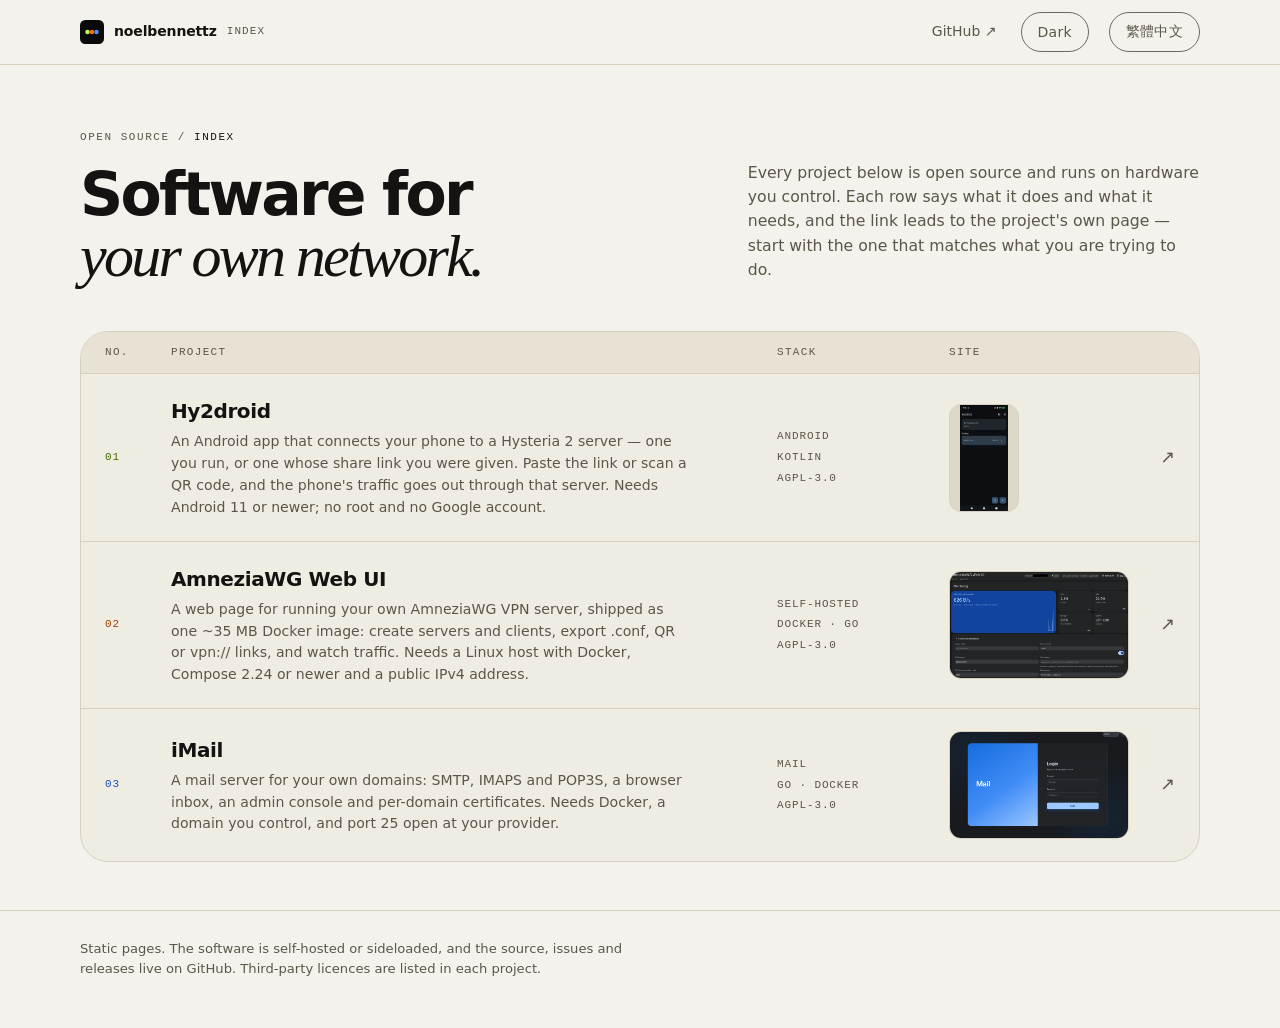
==== commit e19b95cf: "Give the language switch the same shape as the theme toggle The two controls at the end of the top b" ====
--- a/docs/index.html
+++ b/docs/index.html
@@ -33,7 +33,7 @@
     <nav class="nav" aria-label="Main">
       <a href="https://github.com/noelbennettz">GitHub ↗</a>
       <button class="theme-toggle" type="button" aria-pressed="false">Dark</button>
-      <a href="zh.html" hreflang="zh-Hant" lang="zh-Hant">繁體中文</a>
+      <a class="lang" href="zh.html" hreflang="zh-Hant" lang="zh-Hant">繁體中文</a>
     </nav>
   </div>
 </header>
@@ -104,12 +104,6 @@
       issues and releases live on GitHub. Third-party licences are listed in
       each project.
     </p>
-    <nav aria-label="Footer">
-      <a href="https://github.com/noelbennettz">GitHub</a>
-      <a href="https://github.com/noelbennettz/Hy2droid">Hy2droid</a>
-      <a href="https://github.com/noelbennettz/amneziawg-ui">AmneziaWG UI</a>
-      <a href="https://github.com/noelbennettz/imail">iMail</a>
-    </nav>
   </div>
 </footer>
 </body>
--- a/docs/m3.css
+++ b/docs/m3.css
@@ -174,6 +174,40 @@
   background-color: color-mix(in srgb, var(--md-sys-color-primary) 12%, transparent);
 }
 
+/* The language switch is the same control as the theme toggle — same height,
+   same outline, same radius — so the two sit level at the end of the bar. */
+.nav .lang {
+  display: inline-flex;
+  align-items: center;
+  justify-content: center;
+  flex-shrink: 0;
+  min-height: 40px;
+  padding: 0 16px;
+  border: 1px solid var(--md-sys-color-outline);
+  border-radius: var(--md-sys-shape-full);
+  background: transparent;
+  color: var(--md-sys-color-on-surface-variant);
+  font-family: inherit;
+  font-size: var(--md-sys-type-label-lg-size);
+  font-weight: 500;
+  letter-spacing: 0.02em;
+  text-transform: none;
+  white-space: nowrap;
+  text-decoration: none;
+  transition: background-color var(--md-sys-motion-short) var(--md-sys-easing-standard),
+    border-color var(--md-sys-motion-short) var(--md-sys-easing-standard),
+    color var(--md-sys-motion-short) var(--md-sys-easing-standard);
+}
+.nav .lang:hover {
+  background-color: color-mix(in srgb, var(--md-sys-color-primary) 8%, transparent);
+  border-color: var(--md-sys-color-primary);
+  color: var(--md-sys-color-on-surface);
+  text-decoration: none;
+}
+.nav .lang:active {
+  background-color: color-mix(in srgb, var(--md-sys-color-primary) 12%, transparent);
+}
+
 /* Buttons: shared structure and colour roles. Pages keep their own family,
    weight and tracking on top — that is the signature, not the box. */
 .btn {
--- a/docs/style.css
+++ b/docs/style.css
@@ -300,16 +300,6 @@
   gap: 16px 40px;
 }
 .site-footer p { margin: 0; max-width: 560px; }
-.site-footer nav { display: flex; flex-wrap: wrap; gap: 18px; }
-.site-footer a {
-  color: var(--md-sys-color-on-surface-variant);
-  font-family: var(--mono);
-  font-size: var(--md-sys-type-label-sm-size);
-  letter-spacing: 0.08em;
-  text-transform: uppercase;
-  transition: color var(--md-sys-motion-short) var(--md-sys-easing-standard);
-}
-.site-footer a:hover { color: var(--md-sys-color-on-surface); }
 
 .visually-hidden {
   position: absolute;
@@ -335,7 +325,6 @@
   .copy h2 { font-size: 1.15rem; }
   .copy p { font-size: 0.84rem; }
   .site-footer .container { display: block; }
-  .site-footer nav { margin-top: 16px; }
 }
 @media (max-width: 520px) {
   .container { width: min(100% - 32px, var(--max)); }
@@ -346,7 +335,13 @@
     font-size: var(--md-sys-type-label-md-size);
   }
   .nav a { white-space: nowrap; }
-  .theme-toggle { min-height: 36px; padding: 0 12px; }
+  .nav .lang,
+  .theme-toggle {
+    min-height: 34px;
+    padding: 0 11px;
+    font-size: var(--md-sys-type-label-sm-size);
+    letter-spacing: 0;
+  }
   .list-head { display: none; }
   .list { border-radius: var(--md-sys-shape-lg); }
   .list-head, .entry { padding-inline: 16px; }
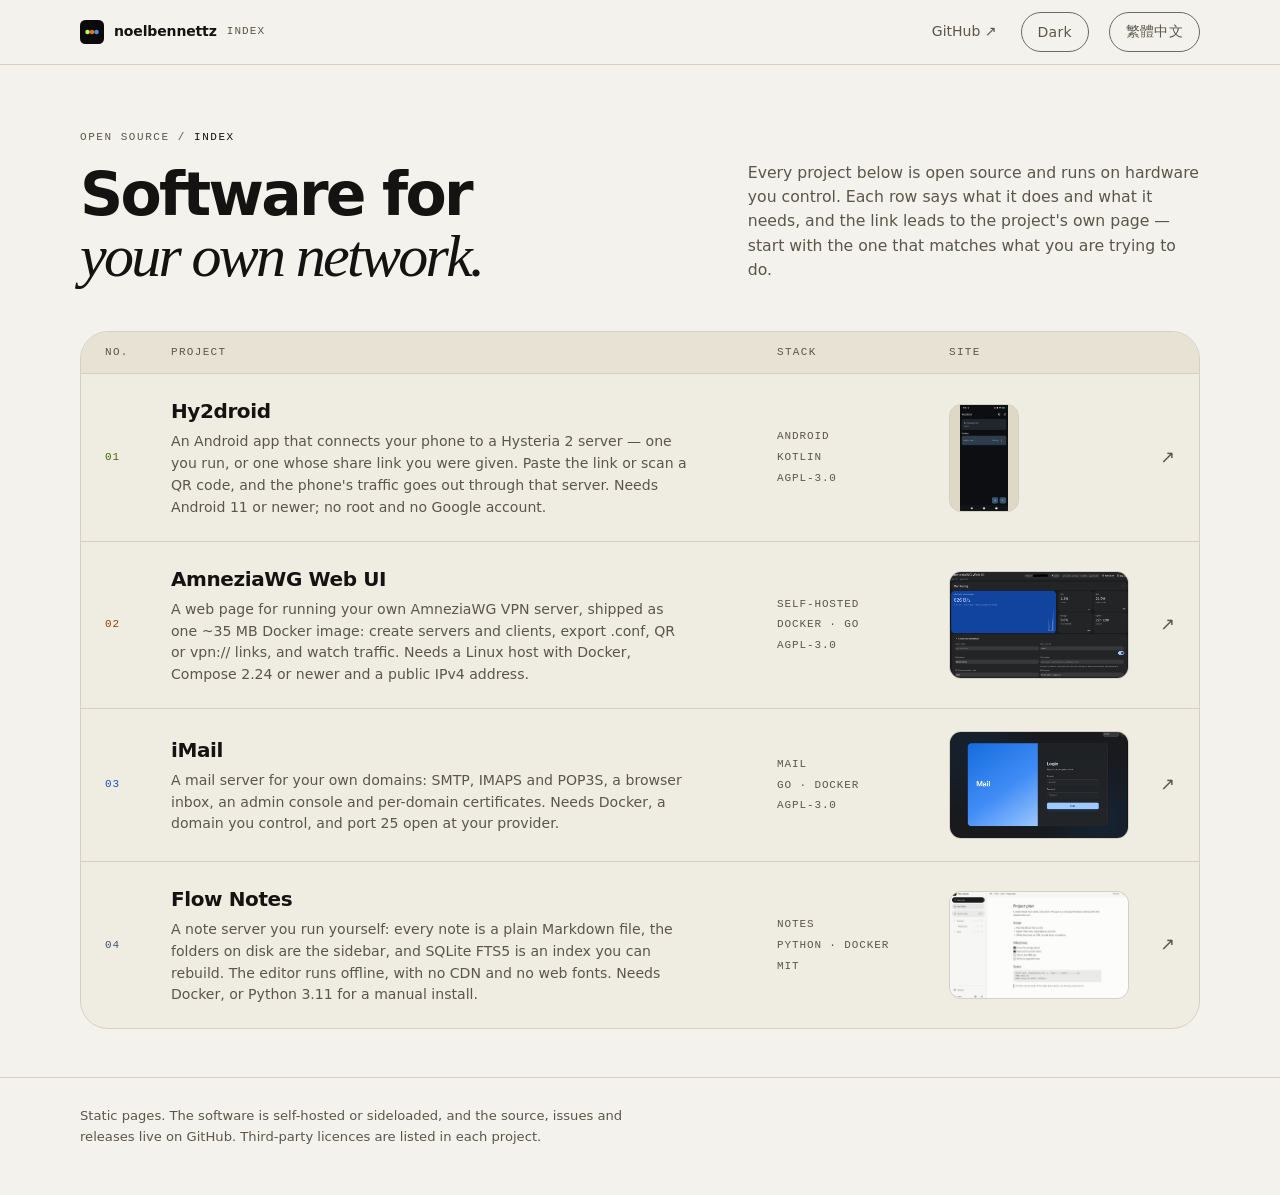
==== commit cfb18b98: "List Flow Notes on the index and in the checks The index gains a fourth row with its own colour role" ====
--- a/docs/index.html
+++ b/docs/index.html
@@ -4,7 +4,7 @@
 <meta charset="utf-8">
 <meta name="viewport" content="width=device-width, initial-scale=1">
 <title>noelbennettz — open-source network software</title>
-<meta name="description" content="An index of open-source projects: Hy2droid (Hysteria 2 for Android), AmneziaWG Web UI (self-hosted Docker panel) and iMail (mail server for your own domains).">
+<meta name="description" content="An index of open-source projects: Hy2droid (Hysteria 2 for Android), AmneziaWG Web UI (self-hosted Docker panel), iMail (mail server for your own domains) and Flow Notes (self-hosted Markdown notes).">
 <meta name="theme-color" content="#f4f2ec" media="(prefers-color-scheme: light)">
 <meta name="theme-color" content="#0e0e10" media="(prefers-color-scheme: dark)">
 <meta name="color-scheme" content="light dark">
@@ -16,7 +16,7 @@
 <link rel="stylesheet" href="style.css">
 <meta property="og:type" content="website">
 <meta property="og:title" content="noelbennettz — open-source network software">
-<meta property="og:description" content="An Android Hysteria 2 client, a self-hosted AmneziaWG panel and a mail server for your own domains.">
+<meta property="og:description" content="An Android Hysteria 2 client, a self-hosted AmneziaWG panel, a mail server and a self-hosted Markdown note server.">
 <meta property="og:url" content="https://noelbennettz.github.io/">
 <meta property="og:image" content="https://noelbennettz.github.io/assets/og.png">
 <meta name="twitter:card" content="summary_large_image">
@@ -93,6 +93,17 @@
     <span class="shot"><img class="pos-login" src="assets/shot-imail.png" alt="iMail sign-in page" width="180" height="108" loading="lazy"></span>
     <span class="arrow" aria-hidden="true">↗</span>
   </a>
+
+  <a class="entry flownotes" href="https://noelbennettz.github.io/flownotes/">
+    <span class="num">04</span>
+    <span class="copy">
+      <h2>Flow Notes</h2>
+      <p>A note server you run yourself: every note is a plain Markdown file, the folders on disk are the sidebar, and SQLite FTS5 is an index you can rebuild. The editor runs offline, with no CDN and no web fonts. Needs Docker, or Python 3.11 for a manual install.</p>
+    </span>
+    <span class="stack">Notes<br>Python · Docker<br>MIT</span>
+    <span class="shot"><img class="pos-note" src="assets/shot-flownotes.png" alt="Flow Notes editor" width="180" height="108" loading="lazy"></span>
+    <span class="arrow" aria-hidden="true">↗</span>
+  </a>
 </section>
 
 </main>
--- a/docs/m3.css
+++ b/docs/m3.css
@@ -1,8 +1,8 @@
 /* m3.css — the shared Material 3 contract for every page on this domain.
 
-   One system, four looks. The tokens below name the roles — colour, shape,
-   state layer, motion, elevation, type — and each page supplies its own seed
-   colour, its own fonts and one signature element.
+   One system, five looks. The tokens below name the roles — colour, shape,
+   motion, type — and each page supplies its own seed colour, its own fonts and
+   one signature element.
 
    Layout of the file: tokens and base rules sit inside @layer, so any rule a
    page writes (unlayered) always wins. The components at the bottom are
@@ -13,9 +13,9 @@
    Shape steps are fixed: none 0, xs 4, sm 8, md 12, lg 16, xl 28, full 999.
    A page chooses which steps it uses (iMail sits at the small end for its
    print look, Hy2droid in the middle) but never invents a radius.
-   State layers are one set of opacities for every page: hover 8, focus 10,
-   pressed 12. Contrast of every colour pair is checked by
-   scripts/check-contrast.py. */
+   State layers are one convention rather than tokens: hover 8% and pressed
+   12% of the primary role, written out where they are used. Contrast of every
+   colour pair is checked by scripts/check-contrast.py. */
 
 @layer m3.tokens, m3.base;
 
@@ -30,25 +30,11 @@
     --md-sys-shape-xl: 28px;
     --md-sys-shape-full: 999px;
 
-    /* State layers */
-    --md-sys-state-hover: 0.08;
-    --md-sys-state-focus: 0.10;
-    --md-sys-state-pressed: 0.12;
-
     /* Motion */
     --md-sys-motion-short: 150ms;
     --md-sys-motion-medium: 250ms;
-    --md-sys-motion-long: 400ms;
     --md-sys-easing-standard: cubic-bezier(0.2, 0, 0, 1);
     --md-sys-easing-emphasized: cubic-bezier(0.05, 0.7, 0.1, 1);
-
-    /* Elevation (levels 0-3; higher levels also mean a tonal surface step) */
-    --md-sys-elevation-1: 0 1px 2px rgba(0, 0, 0, 0.16),
-      0 1px 3px 1px rgba(0, 0, 0, 0.08);
-    --md-sys-elevation-2: 0 1px 2px rgba(0, 0, 0, 0.16),
-      0 2px 6px 2px rgba(0, 0, 0, 0.1);
-    --md-sys-elevation-3: 0 4px 8px 3px rgba(0, 0, 0, 0.12),
-      0 1px 3px rgba(0, 0, 0, 0.18);
 
     /* Type scale. Sizes only: each page keeps its own family, weight and
        tracking, which is where most of its character lives. */
@@ -64,10 +50,6 @@
        Pages override these in their own :root, which is unlayered. */
     --md-sys-color-primary: #3f5a00;
     --md-sys-color-on-primary: #ffffff;
-    --md-sys-color-primary-container: #dfe8c8;
-    --md-sys-color-on-primary-container: #1b2600;
-    --md-sys-color-tertiary: #1f5fd0;
-    --md-sys-color-on-tertiary: #ffffff;
     --md-sys-color-surface: #f4f2ec;
     --md-sys-color-surface-container-low: #efece2;
     --md-sys-color-surface-container: #e9e5d9;
@@ -76,16 +58,10 @@
     --md-sys-color-on-surface-variant: #5b5649;
     --md-sys-color-outline: #6d685e;
     --md-sys-color-outline-variant: #d7d0c1;
-    --md-sys-color-error: #b3261e;
-    --md-sys-color-on-error: #ffffff;
   }
   :root[data-theme="dark"] {
     --md-sys-color-primary: #c3dd8e;
     --md-sys-color-on-primary: #1b2600;
-    --md-sys-color-primary-container: #3f5a00;
-    --md-sys-color-on-primary-container: #dfe8c8;
-    --md-sys-color-tertiary: #a8c7ff;
-    --md-sys-color-on-tertiary: #002f6c;
     --md-sys-color-surface: #0e0e10;
     --md-sys-color-surface-container-low: #16161a;
     --md-sys-color-surface-container: #1c1c21;
@@ -94,8 +70,6 @@
     --md-sys-color-on-surface-variant: #a8a49a;
     --md-sys-color-outline: #8a8780;
     --md-sys-color-outline-variant: #2c2c31;
-    --md-sys-color-error: #ffb4ab;
-    --md-sys-color-on-error: #690005;
   }
 }
 
@@ -114,7 +88,7 @@
     }
   }
 
-  /* Focus was missing on all four pages. The ring is the primary role, so it
+  /* Focus was missing on every page. The ring is the primary role, so it
      changes with the seed instead of being a fixed blue. */
   :where(a[href], button, summary, [tabindex]):focus-visible {
     outline: 3px solid var(--md-sys-color-primary);
@@ -136,8 +110,21 @@
     text-decoration: none;
   }
   .skip:focus { left: 0; }
-}
-
+
+  /* Used for labels that only assistive technology should read. Two pages
+     carried their own copy of this before the shared layer existed. */
+  .visually-hidden {
+    position: absolute;
+    width: 1px;
+    height: 1px;
+    padding: 0;
+    margin: -1px;
+    overflow: hidden;
+    clip: rect(0 0 0 0);
+    white-space: nowrap;
+    border: 0;
+  }
+}
 
 /* Components are deliberately unlayered: a page rule such as
    `a { color: … }` must not be able to repaint a filled button, and a page
--- a/docs/style.css
+++ b/docs/style.css
@@ -11,8 +11,6 @@
 
   --md-sys-color-primary: #141311;
   --md-sys-color-on-primary: #f6f3ea;
-  --md-sys-color-primary-container: #e3ded0;
-  --md-sys-color-on-primary-container: #141311;
   --md-sys-color-surface: #f4f2ec;
   --md-sys-color-surface-container-low: #efece2;
   --md-sys-color-surface-container: #e7e2d4;
@@ -44,8 +42,6 @@
 
   --md-sys-color-primary: #ece9e1;
   --md-sys-color-on-primary: #141311;
-  --md-sys-color-primary-container: #2c2c31;
-  --md-sys-color-on-primary-container: #ece9e1;
   --md-sys-color-surface: #0e0e10;
   --md-sys-color-surface-container-low: #16161a;
   --md-sys-color-surface-container: #1c1c21;
@@ -61,9 +57,11 @@
 .entry.hy2 { --md-sys-color-primary: #456b00; --accent: var(--md-sys-color-primary); }
 .entry.amnezia { --md-sys-color-primary: #9a4300; --accent: var(--md-sys-color-primary); }
 .entry.imail { --md-sys-color-primary: #1a52b8; --accent: var(--md-sys-color-primary); }
+.entry.flownotes { --md-sys-color-primary: #44566c; --accent: var(--md-sys-color-primary); }
 :root[data-theme="dark"] .entry.hy2 { --md-sys-color-primary: #b6e34a; }
 :root[data-theme="dark"] .entry.amnezia { --md-sys-color-primary: #ff9a4d; }
 :root[data-theme="dark"] .entry.imail { --md-sys-color-primary: #7aa7ff; }
+:root[data-theme="dark"] .entry.flownotes { --md-sys-color-primary: #b9cde3; }
 
 html { scroll-behavior: smooth; }
 
@@ -271,6 +269,7 @@
 .shot img.pos-phone { object-position: center 22%; }
 .shot img.pos-dash { object-position: center 40%; }
 .shot img.pos-login { object-position: center 50%; }
+.shot img.pos-note { object-position: center 30%; }
 .arrow {
   justify-self: end;
   color: var(--md-sys-color-on-surface-variant);
@@ -282,7 +281,6 @@
   color: var(--accent);
   transform: translate(3px, -3px);
 }
-
 
 /* Footer */
 
@@ -300,18 +298,6 @@
   gap: 16px 40px;
 }
 .site-footer p { margin: 0; max-width: 560px; }
-
-.visually-hidden {
-  position: absolute;
-  width: 1px;
-  height: 1px;
-  padding: 0;
-  margin: -1px;
-  overflow: hidden;
-  clip: rect(0 0 0 0);
-  white-space: nowrap;
-  border: 0;
-}
 
 @media (max-width: 1020px) {
   .list-head, .entry { grid-template-columns: 36px 1fr 160px 22px; }
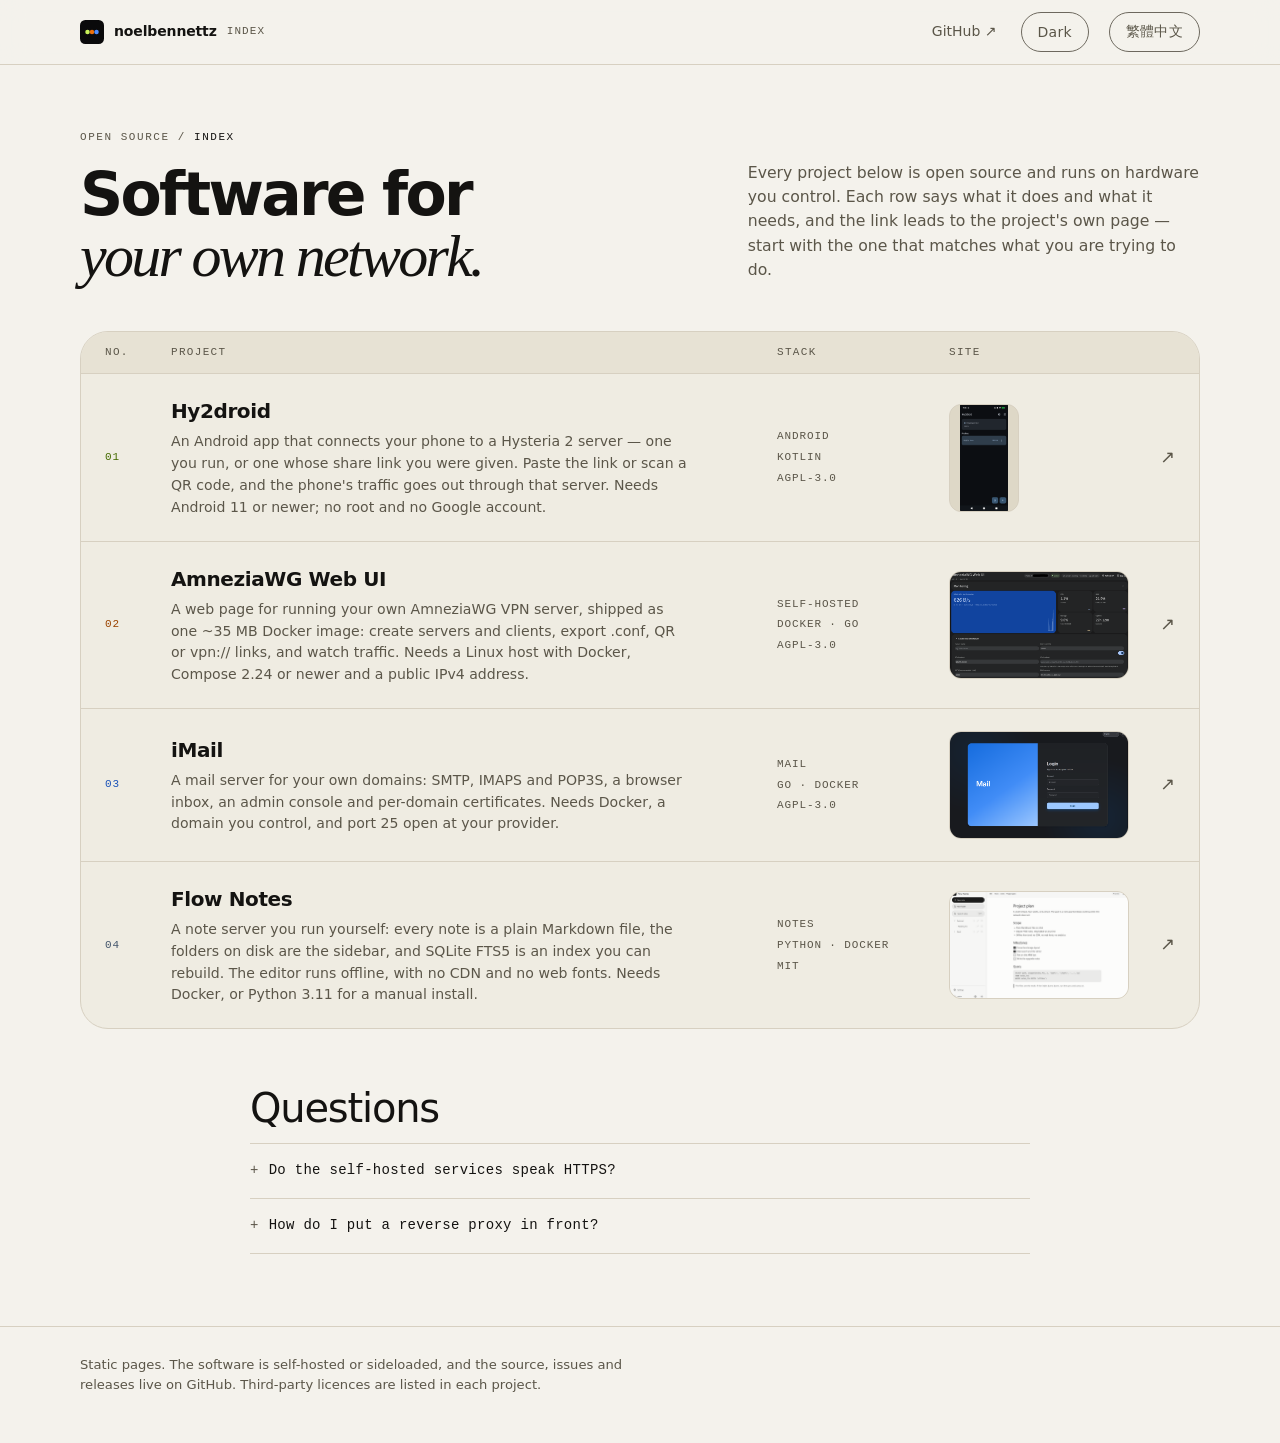
==== commit 265b220a: "Answer the HTTPS question on the index The services listen on plain HTTP; the FAQ says so, explains " ====
--- a/docs/index.html
+++ b/docs/index.html
@@ -106,6 +106,32 @@
   </a>
 </section>
 
+
+<section class="faq container" aria-labelledby="faq-title">
+  <h2 id="faq-title">Questions</h2>
+  <details>
+    <summary>Do the self-hosted services speak HTTPS?</summary>
+    <p>
+      No. Flow Notes, iMail and the AmneziaWG panel listen on plain HTTP — Flow Notes on port 8000,
+      iMail on 80 and 443 only after its own ACME setup, AmneziaWG on its chosen port. Their session
+      cookies are <code>HttpOnly</code> and <code>SameSite=Lax</code> but not <code>Secure</code>,
+      which is what lets a LAN address such as <code>http://192.168.1.10:8000</code> sign in. Keep
+      those ports on the LAN and terminate TLS in front before exposing anything to the internet.
+    </p>
+  </details>
+  <details>
+    <summary>How do I put a reverse proxy in front?</summary>
+    <p>
+      With Caddy it is two lines: <code>notes.example.com { reverse_proxy 127.0.0.1:8000 }</code>.
+      With nginx, <code>proxy_pass http://127.0.0.1:8000;</code> plus
+      <code>proxy_set_header Host $host;</code>, and raise <code>client_max_body_size</code> to at
+      least 21m so 20 MB image uploads are not rejected. No WebSocket upgrade and no rewrite rules
+      are needed, and binding the container to <code>127.0.0.1:8000</code> keeps the plain port off
+      the network.
+    </p>
+  </details>
+</section>
+
 </main>
 
 <footer class="site-footer">
--- a/docs/style.css
+++ b/docs/style.css
@@ -174,6 +174,54 @@
 
 @media (max-width: 820px) {
   .intro { grid-template-columns: 1fr; gap: 20px; padding-top: 44px; }
+}
+
+/* FAQ: the same narrow measure as the lede, rules instead of boxes. */
+
+.faq {
+  max-width: 780px;
+  margin: 0 auto 64px;
+  padding: 0 0 8px;
+}
+.faq h2 {
+  margin: 0 0 4px;
+  font-size: var(--md-sys-type-headline-size);
+  font-weight: 500;
+  letter-spacing: -0.03em;
+}
+.faq details {
+  border-top: 1px solid var(--md-sys-color-outline-variant);
+}
+.faq details:last-of-type {
+  border-bottom: 1px solid var(--md-sys-color-outline-variant);
+}
+.faq summary {
+  padding: 16px 0;
+  font-family: var(--mono);
+  font-size: var(--md-sys-type-label-lg-size);
+  letter-spacing: 0.02em;
+  cursor: pointer;
+  list-style: none;
+}
+.faq summary::-webkit-details-marker { display: none; }
+.faq summary::before {
+  content: "+";
+  margin-inline-end: 10px;
+  color: var(--md-sys-color-on-surface-variant);
+}
+.faq details[open] summary::before { content: "\2212"; }
+.faq details p {
+  margin: 0 0 18px;
+  padding-inline-start: 22px;
+  color: var(--md-sys-color-on-surface-variant);
+  font-size: 0.94rem;
+}
+.faq code {
+  padding: 1px 5px;
+  border: 1px solid var(--md-sys-color-outline-variant);
+  border-radius: var(--md-sys-shape-xs);
+  background: var(--md-sys-color-surface-container-low);
+  font-size: 0.85em;
 }
 
 /* Index: one grouped M3 list. Rows are list items, not cards — the group is
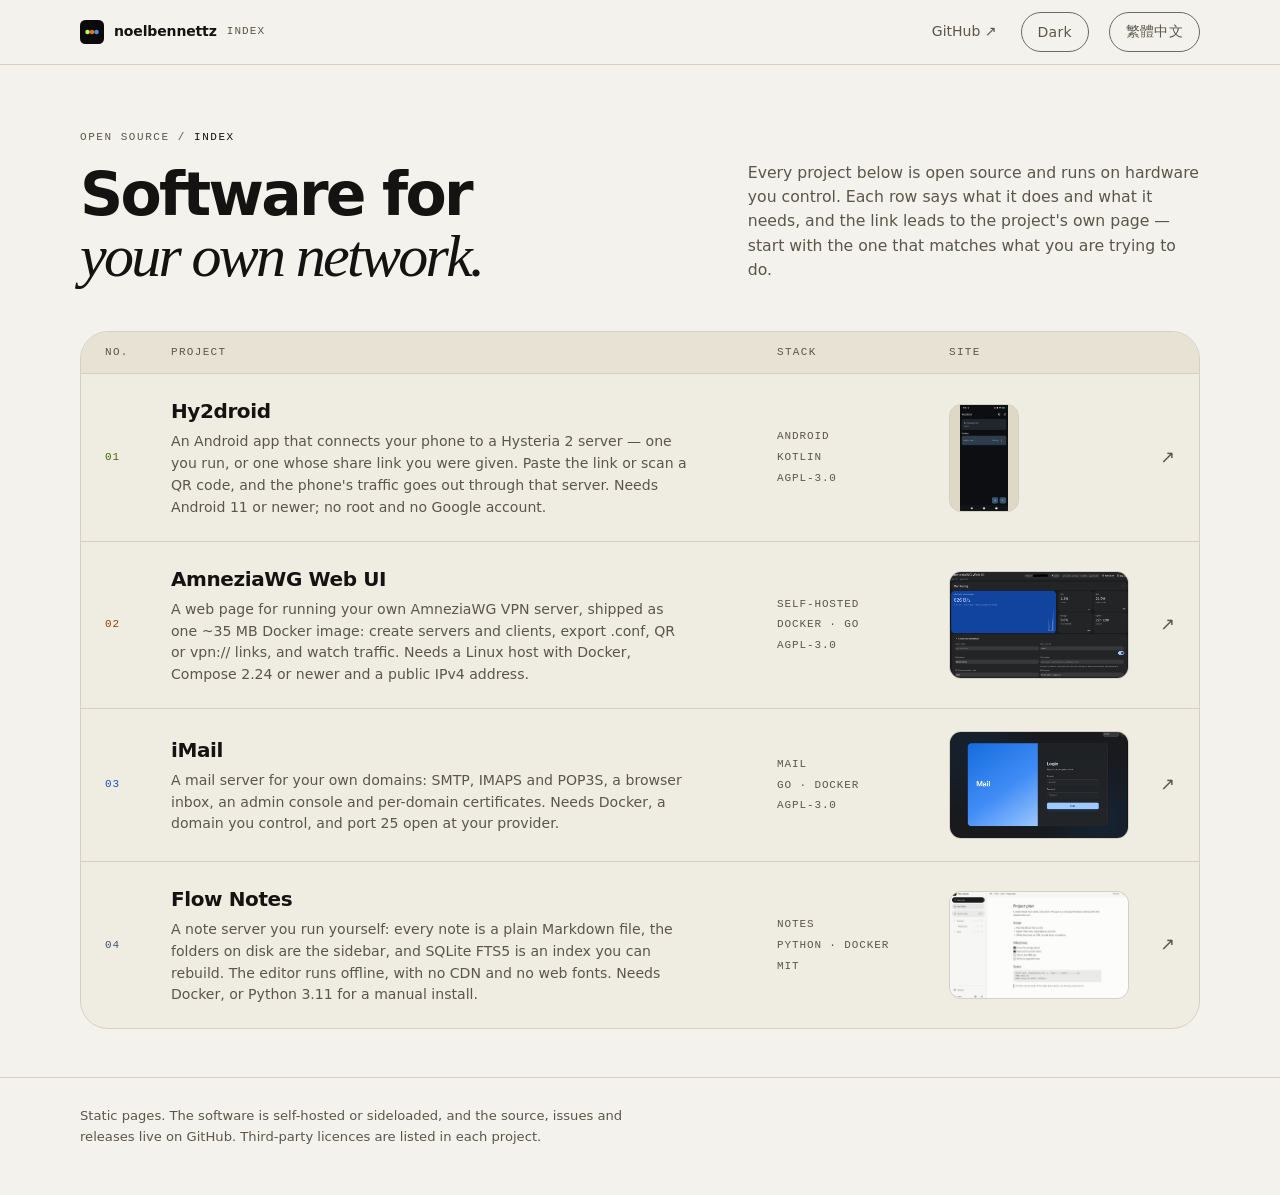
==== commit 1eadc5cc: "Move the HTTPS answer to the Flow Notes page The index is an index; the question belongs with the so" ====
--- a/docs/index.html
+++ b/docs/index.html
@@ -106,32 +106,6 @@
   </a>
 </section>
 
-
-<section class="faq container" aria-labelledby="faq-title">
-  <h2 id="faq-title">Questions</h2>
-  <details>
-    <summary>Do the self-hosted services speak HTTPS?</summary>
-    <p>
-      No. Flow Notes, iMail and the AmneziaWG panel listen on plain HTTP — Flow Notes on port 8000,
-      iMail on 80 and 443 only after its own ACME setup, AmneziaWG on its chosen port. Their session
-      cookies are <code>HttpOnly</code> and <code>SameSite=Lax</code> but not <code>Secure</code>,
-      which is what lets a LAN address such as <code>http://192.168.1.10:8000</code> sign in. Keep
-      those ports on the LAN and terminate TLS in front before exposing anything to the internet.
-    </p>
-  </details>
-  <details>
-    <summary>How do I put a reverse proxy in front?</summary>
-    <p>
-      With Caddy it is two lines: <code>notes.example.com { reverse_proxy 127.0.0.1:8000 }</code>.
-      With nginx, <code>proxy_pass http://127.0.0.1:8000;</code> plus
-      <code>proxy_set_header Host $host;</code>, and raise <code>client_max_body_size</code> to at
-      least 21m so 20 MB image uploads are not rejected. No WebSocket upgrade and no rewrite rules
-      are needed, and binding the container to <code>127.0.0.1:8000</code> keeps the plain port off
-      the network.
-    </p>
-  </details>
-</section>
-
 </main>
 
 <footer class="site-footer">
--- a/docs/style.css
+++ b/docs/style.css
@@ -174,54 +174,6 @@
 
 @media (max-width: 820px) {
   .intro { grid-template-columns: 1fr; gap: 20px; padding-top: 44px; }
-}
-
-/* FAQ: the same narrow measure as the lede, rules instead of boxes. */
-
-.faq {
-  max-width: 780px;
-  margin: 0 auto 64px;
-  padding: 0 0 8px;
-}
-.faq h2 {
-  margin: 0 0 4px;
-  font-size: var(--md-sys-type-headline-size);
-  font-weight: 500;
-  letter-spacing: -0.03em;
-}
-.faq details {
-  border-top: 1px solid var(--md-sys-color-outline-variant);
-}
-.faq details:last-of-type {
-  border-bottom: 1px solid var(--md-sys-color-outline-variant);
-}
-.faq summary {
-  padding: 16px 0;
-  font-family: var(--mono);
-  font-size: var(--md-sys-type-label-lg-size);
-  letter-spacing: 0.02em;
-  cursor: pointer;
-  list-style: none;
-}
-.faq summary::-webkit-details-marker { display: none; }
-.faq summary::before {
-  content: "+";
-  margin-inline-end: 10px;
-  color: var(--md-sys-color-on-surface-variant);
-}
-.faq details[open] summary::before { content: "\2212"; }
-.faq details p {
-  margin: 0 0 18px;
-  padding-inline-start: 22px;
-  color: var(--md-sys-color-on-surface-variant);
-  font-size: 0.94rem;
-}
-.faq code {
-  padding: 1px 5px;
-  border: 1px solid var(--md-sys-color-outline-variant);
-  border-radius: var(--md-sys-shape-xs);
-  background: var(--md-sys-color-surface-container-low);
-  font-size: 0.85em;
 }
 
 /* Index: one grouped M3 list. Rows are list items, not cards — the group is
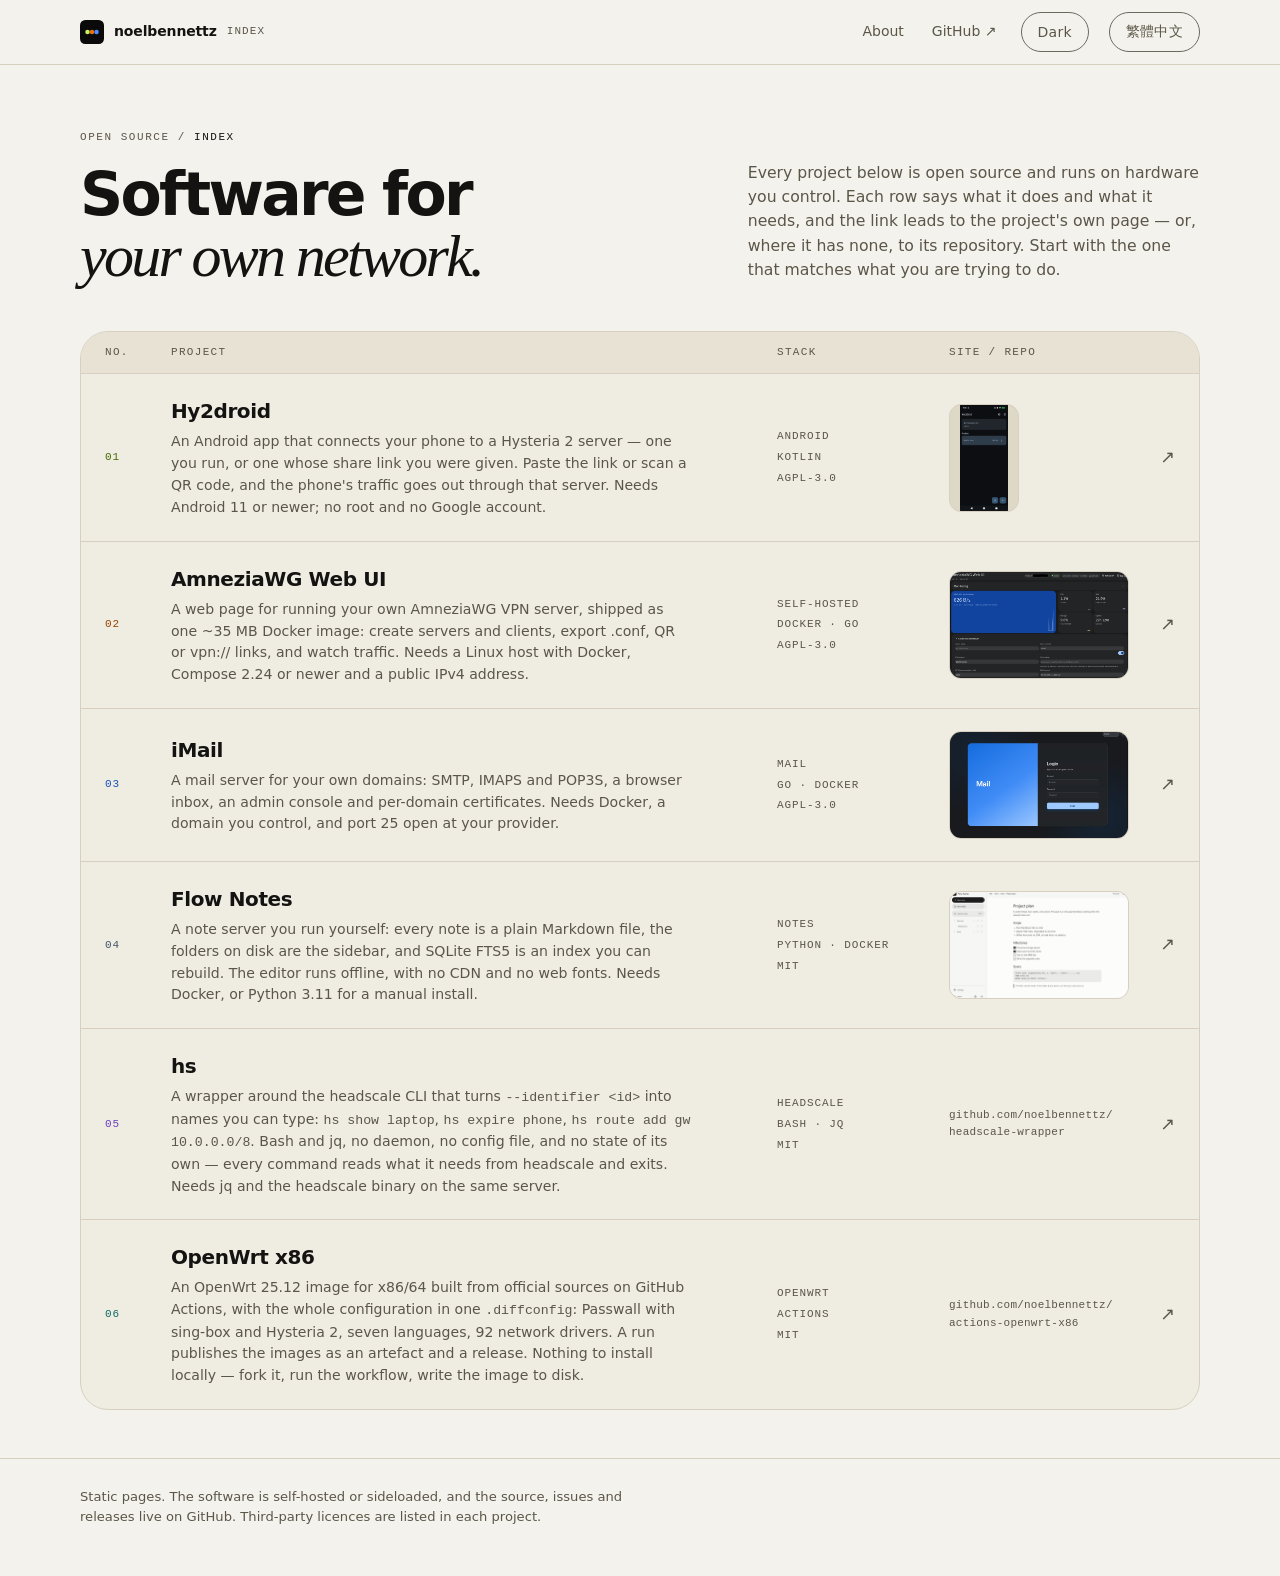
==== commit fdde3eb1: "List hs and OpenWrt x86 by repository, add an About page The index had four rows and left out two pu" ====
--- a/docs/index.html
+++ b/docs/index.html
@@ -4,7 +4,7 @@
 <meta charset="utf-8">
 <meta name="viewport" content="width=device-width, initial-scale=1">
 <title>noelbennettz — open-source network software</title>
-<meta name="description" content="An index of open-source projects: Hy2droid (Hysteria 2 for Android), AmneziaWG Web UI (self-hosted Docker panel), iMail (mail server for your own domains) and Flow Notes (self-hosted Markdown notes).">
+<meta name="description" content="An index of open-source projects: a Hysteria 2 client for Android, a self-hosted AmneziaWG panel, a mail server for your own domains, a Markdown note server, a name-based wrapper for the headscale CLI and an OpenWrt x86/64 image built from official source.">
 <meta name="theme-color" content="#f4f2ec" media="(prefers-color-scheme: light)">
 <meta name="theme-color" content="#0e0e10" media="(prefers-color-scheme: dark)">
 <meta name="color-scheme" content="light dark">
@@ -16,7 +16,7 @@
 <link rel="stylesheet" href="style.css">
 <meta property="og:type" content="website">
 <meta property="og:title" content="noelbennettz — open-source network software">
-<meta property="og:description" content="An Android Hysteria 2 client, a self-hosted AmneziaWG panel, a mail server and a self-hosted Markdown note server.">
+<meta property="og:description" content="An Android Hysteria 2 client, a self-hosted AmneziaWG panel, a mail server, a Markdown note server, a headscale CLI wrapper and an OpenWrt image builder.">
 <meta property="og:url" content="https://noelbennettz.github.io/">
 <meta property="og:image" content="https://noelbennettz.github.io/assets/og.png">
 <meta name="twitter:card" content="summary_large_image">
@@ -31,6 +31,7 @@
       noelbennettz <span>Index</span>
     </a>
     <nav class="nav" aria-label="Main">
+      <a href="about.html">About</a>
       <a href="https://github.com/noelbennettz">GitHub ↗</a>
       <button class="theme-toggle" type="button" aria-pressed="false">Dark</button>
       <a class="lang" href="zh.html" hreflang="zh-Hant" lang="zh-Hant">繁體中文</a>
@@ -48,16 +49,17 @@
   <p class="lede">
     Every project below is open source and runs on hardware you control. Each
     row says what it does and what it needs, and the link leads to the project's
-    own page — start with the one that matches what you are trying to do.
+    own page — or, where it has none, to its repository. Start with the one that
+    matches what you are trying to do.
   </p>
 </section>
 
 <section class="list container" aria-label="Projects">
   <div class="list-head">
-    <span>No.</span>
-    <span>Project</span>
-    <span>Stack</span>
-    <span>Site</span>
+    <span class="h-num">No.</span>
+    <span class="h-project">Project</span>
+    <span class="h-stack">Stack</span>
+    <span class="h-site">Site / repo</span>
     <span></span>
   </div>
 
@@ -104,6 +106,28 @@
     <span class="shot"><img class="pos-note" src="assets/shot-flownotes.png" alt="Flow Notes editor" width="180" height="108" loading="lazy"></span>
     <span class="arrow" aria-hidden="true">↗</span>
   </a>
+
+  <a class="entry headscale noshot" href="https://github.com/noelbennettz/headscale-wrapper">
+    <span class="num">05</span>
+    <span class="copy">
+      <h2>hs</h2>
+      <p>A wrapper around the headscale CLI that turns <code>--identifier &lt;id&gt;</code> into names you can type: <code>hs show laptop</code>, <code>hs expire phone</code>, <code>hs route add gw 10.0.0.0/8</code>. Bash and jq, no daemon, no config file, and no state of its own — every command reads what it needs from headscale and exits. Needs jq and the headscale binary on the same server.</p>
+    </span>
+    <span class="stack">headscale<br>Bash · jq<br>MIT</span>
+    <span class="repo">github.com/<wbr>noelbennettz/<wbr>headscale-wrapper</span>
+    <span class="arrow" aria-hidden="true">↗</span>
+  </a>
+
+  <a class="entry openwrt noshot" href="https://github.com/noelbennettz/actions-openwrt-x86">
+    <span class="num">06</span>
+    <span class="copy">
+      <h2>OpenWrt x86</h2>
+      <p>An OpenWrt 25.12 image for x86/64 built from official sources on GitHub Actions, with the whole configuration in one <code>.diffconfig</code>: Passwall with sing-box and Hysteria 2, seven languages, 92 network drivers. A run publishes the images as an artefact and a release. Nothing to install locally — fork it, run the workflow, write the image to disk.</p>
+    </span>
+    <span class="stack">OpenWrt<br>Actions<br>MIT</span>
+    <span class="repo">github.com/<wbr>noelbennettz/<wbr>actions-openwrt-x86</span>
+    <span class="arrow" aria-hidden="true">↗</span>
+  </a>
 </section>
 
 </main>
--- a/docs/style.css
+++ b/docs/style.css
@@ -62,6 +62,12 @@
 :root[data-theme="dark"] .entry.amnezia { --md-sys-color-primary: #ff9a4d; }
 :root[data-theme="dark"] .entry.imail { --md-sys-color-primary: #7aa7ff; }
 :root[data-theme="dark"] .entry.flownotes { --md-sys-color-primary: #b9cde3; }
+/* Two rows have no page of their own and point straight at the repository, so
+   they carry no screenshot; their colour still follows the row. */
+.entry.headscale { --md-sys-color-primary: #6a3fbf; --accent: var(--md-sys-color-primary); }
+.entry.openwrt { --md-sys-color-primary: #0e6b66; --accent: var(--md-sys-color-primary); }
+:root[data-theme="dark"] .entry.headscale { --md-sys-color-primary: #c3a7ff; }
+:root[data-theme="dark"] .entry.openwrt { --md-sys-color-primary: #7fd6cd; }
 
 html { scroll-behavior: smooth; }
 
@@ -215,6 +221,17 @@
 .entry:active {
   background-color: color-mix(in srgb, var(--md-sys-color-primary) 12%, transparent);
 }
+/* A repository-only row has no screenshot, so the fourth cell carries the
+   repository path instead of an image. The columns stay where the header puts
+   them, which is why these rows need no grid of their own. */
+.repo {
+  color: var(--md-sys-color-on-surface-variant);
+  font-family: var(--mono);
+  font-size: var(--md-sys-type-label-sm-size);
+  line-height: 1.6;
+  letter-spacing: 0.02em;
+  overflow-wrap: break-word;
+}
 
 .num {
   color: var(--accent);
@@ -233,6 +250,10 @@
   max-width: 520px;
   color: var(--md-sys-color-on-surface-variant);
   font-size: 0.88rem;
+}
+.copy code {
+  font-family: var(--mono);
+  font-size: 0.94em;
 }
 .stack {
   color: var(--md-sys-color-on-surface-variant);
@@ -299,8 +320,37 @@
 }
 .site-footer p { margin: 0; max-width: 560px; }
 
+/* About: the index look, one narrow column of prose. Kept here rather than in a
+   second stylesheet so it inherits the palette and the contrast checks. */
+
+.about-head { grid-template-columns: 1fr; padding-bottom: 8px; }
+.prose {
+  width: min(100% - 48px, var(--max));
+  margin: 16px auto 72px;
+  color: var(--md-sys-color-on-surface-variant);
+  font-size: 1rem;
+  line-height: 1.7;
+}
+/* Paragraphs start on the same left edge as the heading, but keep a measure
+   that is comfortable to read. */
+.prose p { margin: 0 0 1.1em; max-width: 40rem; }
+.prose a {
+  color: var(--md-sys-color-on-surface);
+  text-decoration: underline;
+  text-decoration-thickness: 1px;
+  text-underline-offset: 3px;
+}
+.prose a:hover { color: var(--md-sys-color-primary); }
+.prose code {
+  font-family: var(--mono);
+  font-size: 0.92em;
+}
+
 @media (max-width: 1020px) {
   .list-head, .entry { grid-template-columns: 36px 1fr 160px 22px; }
+  /* The stack cells are gone and the fourth column is now the screenshot, so
+     its heading would sit over the wrong column. */
+  .list-head .h-stack, .list-head .h-site { display: none; }
   .stack { display: none; }
   .shot { width: 160px; height: 96px; }
 }
@@ -314,6 +364,7 @@
 }
 @media (max-width: 520px) {
   .container { width: min(100% - 32px, var(--max)); }
+  .prose { width: min(100% - 32px, 40rem); }
   .brand span { display: none; }
   .nav {
     flex-wrap: nowrap;
@@ -337,6 +388,8 @@
     padding-block: 18px;
     align-items: start;
   }
+  .entry.noshot { grid-template-columns: 24px 1fr 18px; }
+  .repo { display: none; }
   .num { padding-top: 3px; }
   .arrow { padding-top: 1px; }
   .shot { width: 60px; height: 40px; }
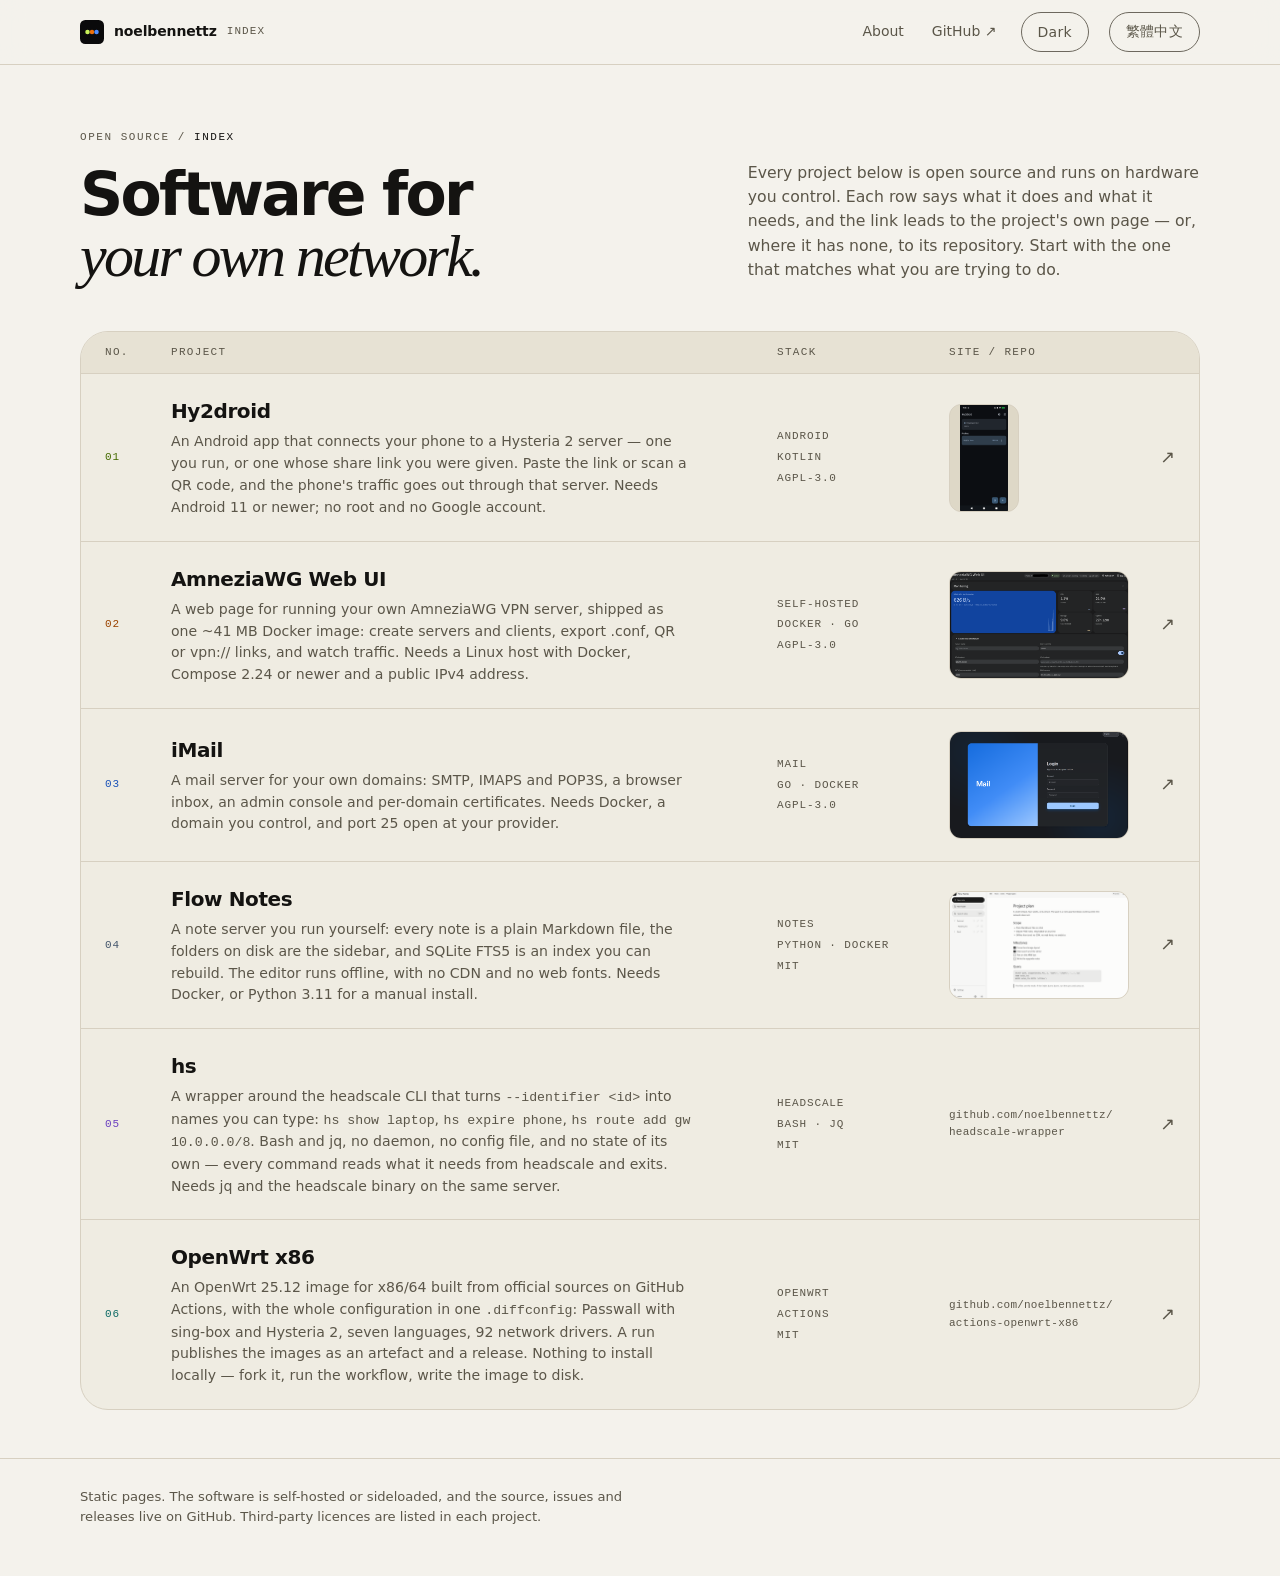
==== commit 01d84859: "Correct the image size and name the upstream project The panel page and both index rows said ~35 MB;" ====
--- a/docs/index.html
+++ b/docs/index.html
@@ -78,7 +78,7 @@
     <span class="num">02</span>
     <span class="copy">
       <h2>AmneziaWG Web UI</h2>
-      <p>A web page for running your own AmneziaWG VPN server, shipped as one ~35 MB Docker image: create servers and clients, export .conf, QR or vpn:// links, and watch traffic. Needs a Linux host with Docker, Compose 2.24 or newer and a public IPv4 address.</p>
+      <p>A web page for running your own AmneziaWG VPN server, shipped as one ~41 MB Docker image: create servers and clients, export .conf, QR or vpn:// links, and watch traffic. Needs a Linux host with Docker, Compose 2.24 or newer and a public IPv4 address.</p>
     </span>
     <span class="stack">Self-hosted<br>Docker · Go<br>AGPL-3.0</span>
     <span class="shot"><img class="pos-dash" src="assets/shot-amneziawg.png" alt="AmneziaWG Web UI dashboard" width="180" height="108" loading="lazy"></span>
